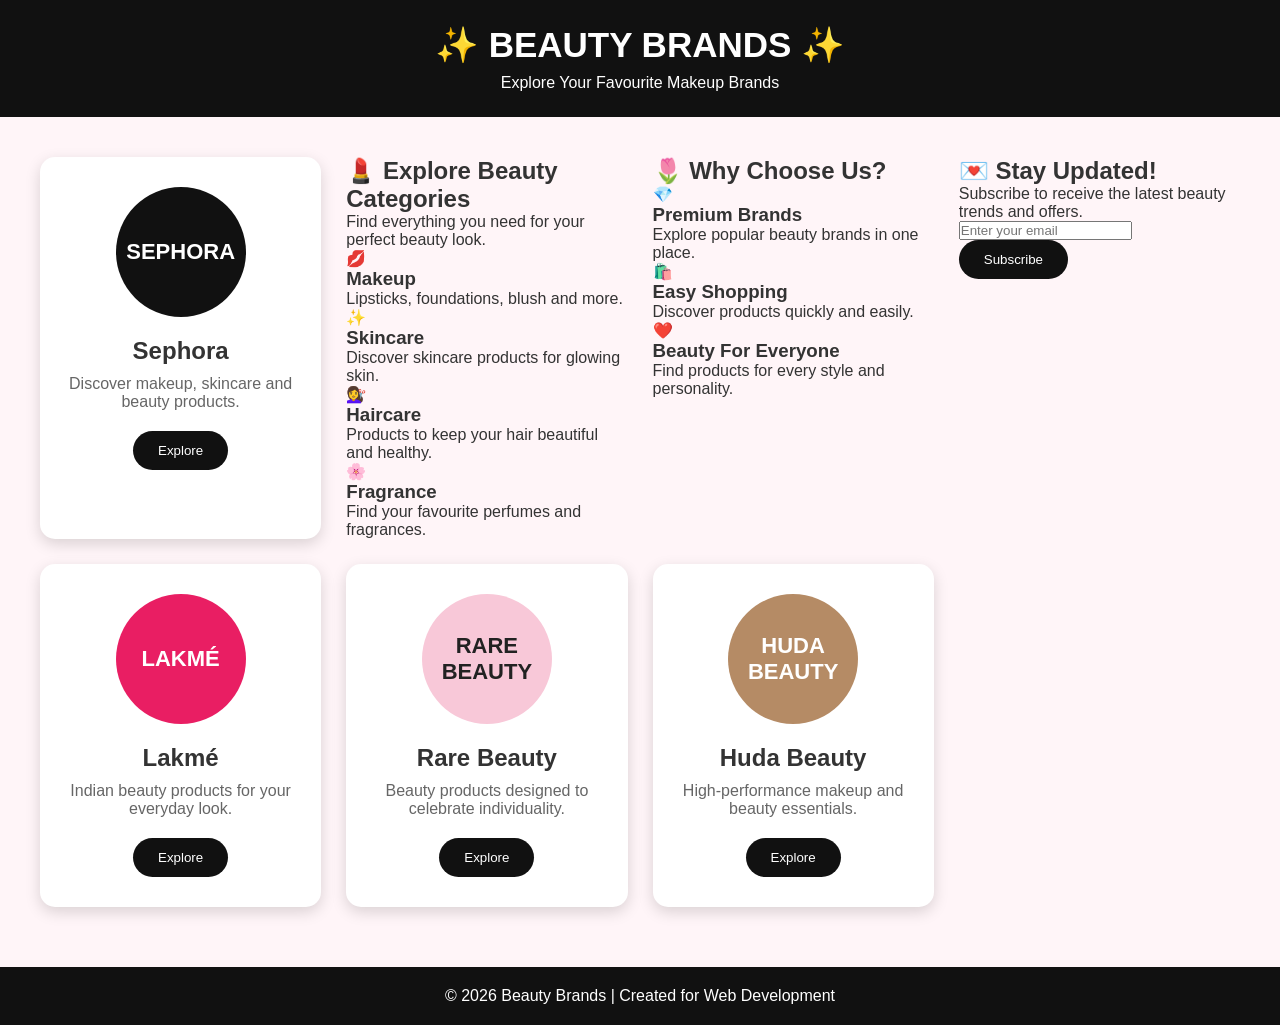
==== index.html @ ac8ccdee "Add files via upload" ====
<!DOCTYPE html>
<html lang="en">
<head>
    <meta charset="UTF-8">
    <meta name="viewport" content="width=device-width, initial-scale=1.0">
    <title>Beauty Brands</title>

    <style>
        * {
            box-sizing: border-box;
            margin: 0;
            padding: 0;
            font-family: Arial, sans-serif;
        }

        body {
            background: #fff5f8;
            color: #333;
        }

        header {
            background: #111;
            color: white;
            text-align: center;
            padding: 25px;
        }

        header h1 {
            font-size: 35px;
        }

        header p {
            margin-top: 8px;
        }

        .container {
            display: grid;
            grid-template-columns: repeat(4, 1fr);
            gap: 25px;
            padding: 40px;
        }

        .card {
            background: white;
            border-radius: 15px;
            padding: 30px 20px;
            text-align: center;
            box-shadow: 0 5px 15px rgba(0,0,0,0.15);
            transition: 0.3s;
        }

        .card:hover {
            transform: translateY(-10px);
        }

        .logo {
            width: 130px;
            height: 130px;
            margin: auto;
            border-radius: 50%;
            display: flex;
            align-items: center;
            justify-content: center;
            font-size: 22px;
            font-weight: bold;
        }

        .sephora {
            background: #111;
            color: white;
        }

        .lakme {
            background: #e91e63;
            color: white;
        }

        .rare {
            background: #f8c8d8;
            color: #222;
        }

        .huda {
            background: #b58b65;
            color: white;
        }

        .card h2 {
            margin: 20px 0 10px;
        }

        .card p {
            color: #666;
            margin-bottom: 20px;
        }

        button {
            border: none;
            padding: 12px 25px;
            border-radius: 25px;
            background: #111;
            color: white;
            cursor: pointer;
        }

        button:hover {
            background: #e91e63;
        }

        footer {
            background: #111;
            color: white;
            text-align: center;
            padding: 20px;
            margin-top: 20px;
        }

        @media(max-width: 900px) {
            .container {
                grid-template-columns: repeat(2, 1fr);
            }
        }

        @media(max-width: 600px) {
            .container {
                grid-template-columns: 1fr;
            }
        }
    </style>
</head>

<body>

    <header>
        <h1>✨ BEAUTY BRANDS ✨</h1>
        <p>Explore Your Favourite Makeup Brands</p>
    </header>

    <section class="container">

        <div class="card">
            <div class="logo sephora">SEPHORA</div>
            <h2>Sephora</h2>
            <p>Discover makeup, skincare and beauty products.</p>
            <button onclick="openBrand('Sephora')">Explore</button>
        </div>
        <!-- Beauty Categories -->
<section class="categories">

    <h2>💄 Explore Beauty Categories</h2>
    <p class="section-text">
        Find everything you need for your perfect beauty look.
    </p>

    <div class="category-container">

        <div class="category-card">
            <span>💋</span>
            <h3>Makeup</h3>
            <p>Lipsticks, foundations, blush and more.</p>
        </div>

        <div class="category-card">
            <span>✨</span>
            <h3>Skincare</h3>
            <p>Discover skincare products for glowing skin.</p>
        </div>

        <div class="category-card">
            <span>💇‍♀️</span>
            <h3>Haircare</h3>
            <p>Products to keep your hair beautiful and healthy.</p>
        </div>

        <div class="category-card">
            <span>🌸</span>
            <h3>Fragrance</h3>
            <p>Find your favourite perfumes and fragrances.</p>
        </div>

    </div>
</section>


<!-- Why Choose Us -->
<section class="why-us">

    <h2>🌷 Why Choose Us?</h2>

    <div class="features">

        <div>
            <span>💎</span>
            <h3>Premium Brands</h3>
            <p>Explore popular beauty brands in one place.</p>
        </div>

        <div>
            <span>🛍️</span>
            <h3>Easy Shopping</h3>
            <p>Discover products quickly and easily.</p>
        </div>

        <div>
            <span>❤️</span>
            <h3>Beauty For Everyone</h3>
            <p>Find products for every style and personality.</p>
        </div>

    </div>

</section>


<!-- Newsletter -->
<section class="newsletter">

    <h2>💌 Stay Updated!</h2>

    <p>
        Subscribe to receive the latest beauty trends and offers.
    </p>

    <div class="subscribe-box">
        <input
            type="email"
            id="email"
            placeholder="Enter your email"
        >

        <button onclick="subscribe()">
            Subscribe
        </button>
    </div>

</section>

        <div class="card">
            <div class="logo lakme">LAKMÉ</div>
            <h2>Lakmé</h2>
            <p>Indian beauty products for your everyday look.</p>
            <button onclick="openBrand('Lakmé')">Explore</button>
        </div>

        <div class="card">
            <div class="logo rare">RARE<br>BEAUTY</div>
            <h2>Rare Beauty</h2>
            <p>Beauty products designed to celebrate individuality.</p>
            <button onclick="openBrand('Rare Beauty')">Explore</button>
        </div>

        <div class="card">
            <div class="logo huda">HUDA<br>BEAUTY</div>
            <h2>Huda Beauty</h2>
            <p>High-performance makeup and beauty essentials.</p>
            <button onclick="openBrand('Huda Beauty')">Explore</button>
        </div>

    </section>

    <footer>
        <p>© 2026 Beauty Brands | Created for Web Development</p>
    </footer>

    <script>
        function openBrand(brand) {
            alert("You selected " + brand + " 💄");
        }
    </script>

</body>
</html>
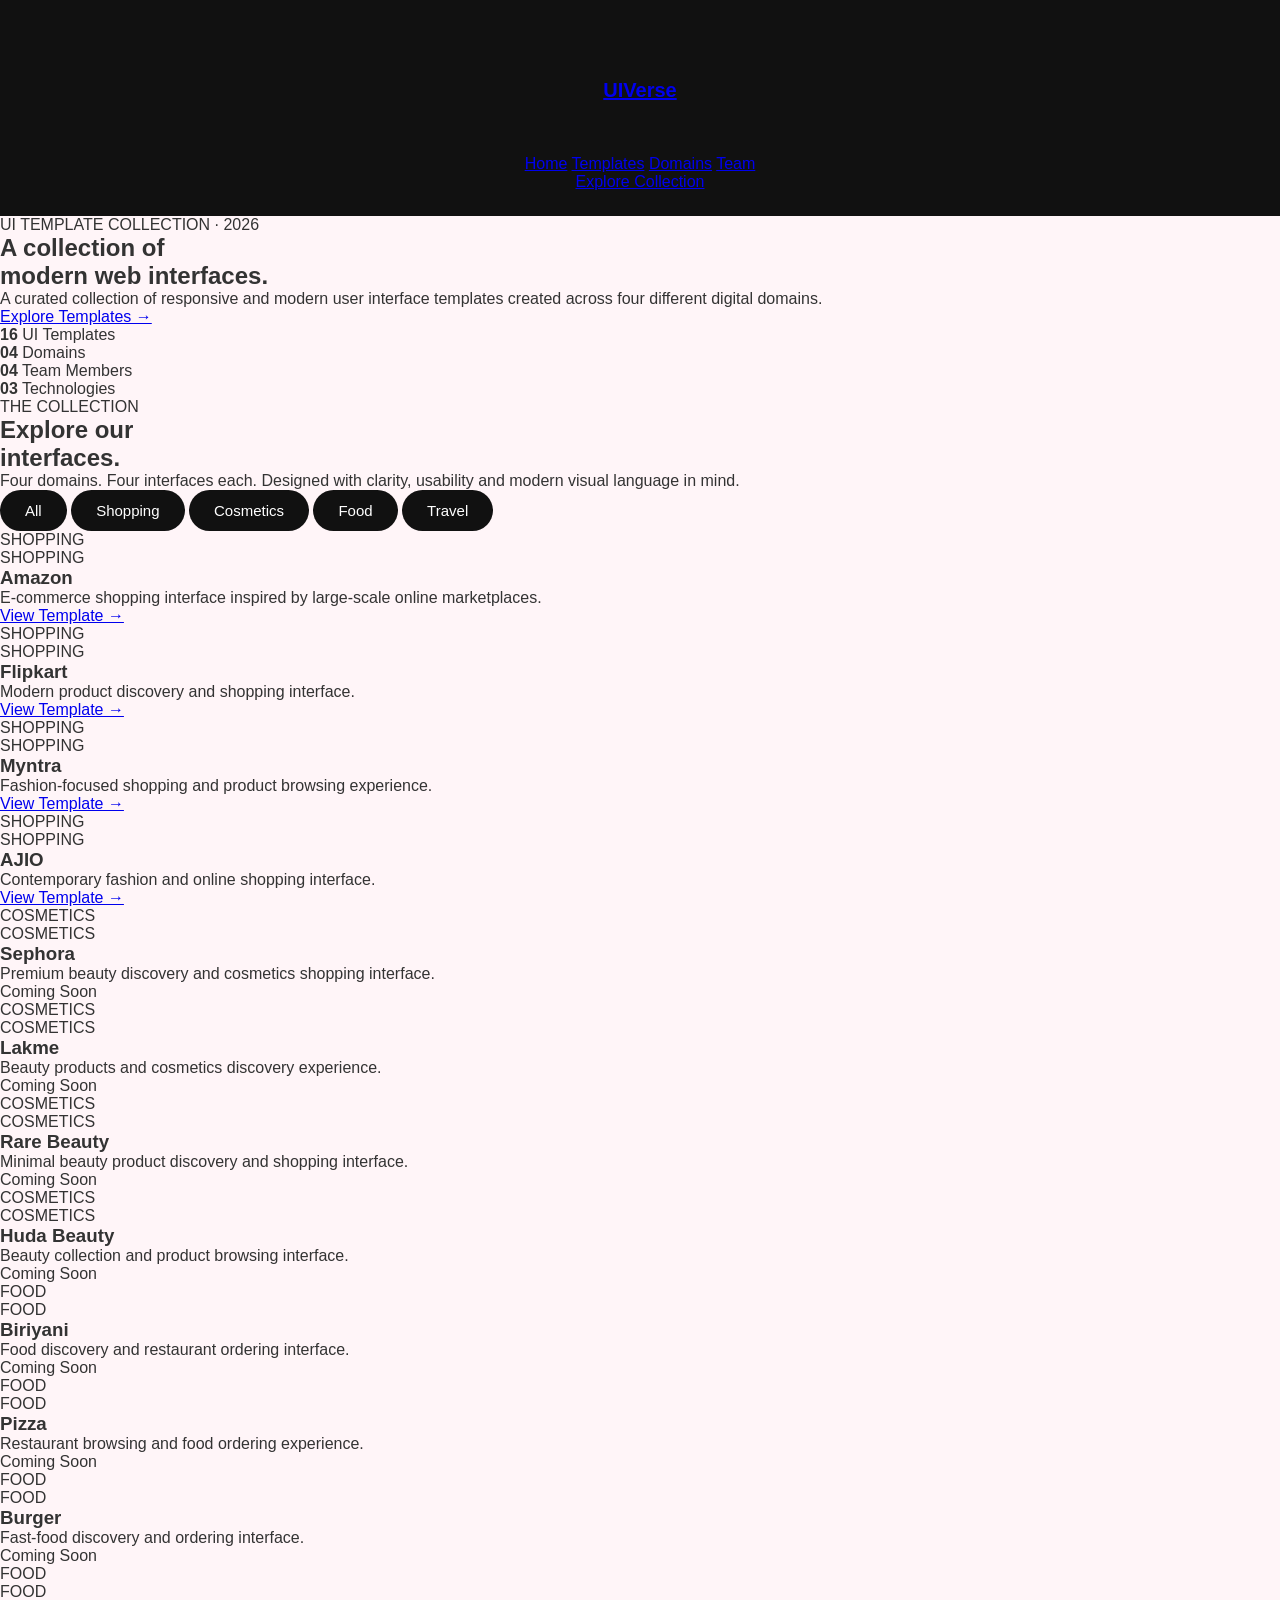
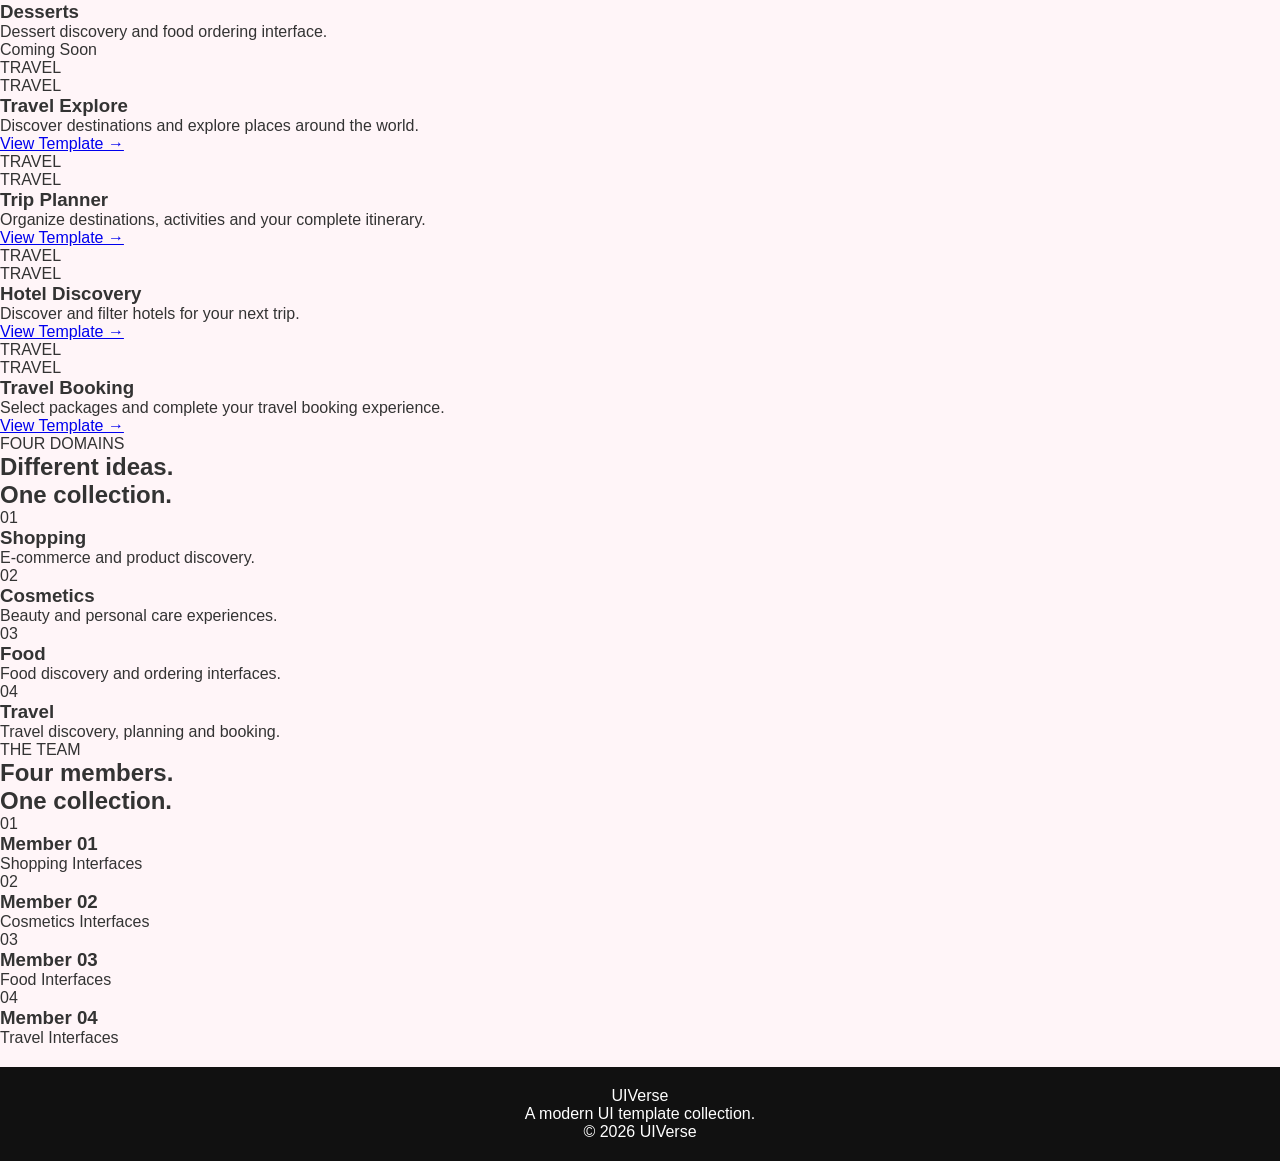
==== commit c8aeecf8: "Update index.html" ====
--- a/index.html
+++ b/index.html
@@ -1,272 +1,876 @@
-<!DOCTYPE html>
-<html lang="en">
-<head>
-    <meta charset="UTF-8">
-    <meta name="viewport" content="width=device-width, initial-scale=1.0">
-    <title>Beauty Brands</title>
-
-    <style>
-        * {
-            box-sizing: border-box;
-            margin: 0;
-            padding: 0;
-            font-family: Arial, sans-serif;
-        }
-
-        body {
-            background: #fff5f8;
-            color: #333;
-        }
-
-        header {
-            background: #111;
-            color: white;
-            text-align: center;
-            padding: 25px;
-        }
-
-        header h1 {
-            font-size: 35px;
-        }
-
-        header p {
-            margin-top: 8px;
-        }
-
-        .container {
-            display: grid;
-            grid-template-columns: repeat(4, 1fr);
-            gap: 25px;
-            padding: 40px;
-        }
-
-        .card {
-            background: white;
-            border-radius: 15px;
-            padding: 30px 20px;
-            text-align: center;
-            box-shadow: 0 5px 15px rgba(0,0,0,0.15);
-            transition: 0.3s;
-        }
-
-        .card:hover {
-            transform: translateY(-10px);
-        }
-
-        .logo {
-            width: 130px;
-            height: 130px;
-            margin: auto;
-            border-radius: 50%;
-            display: flex;
-            align-items: center;
-            justify-content: center;
-            font-size: 22px;
-            font-weight: bold;
-        }
-
-        .sephora {
-            background: #111;
-            color: white;
-        }
-
-        .lakme {
-            background: #e91e63;
-            color: white;
-        }
-
-        .rare {
-            background: #f8c8d8;
-            color: #222;
-        }
-
-        .huda {
-            background: #b58b65;
-            color: white;
-        }
-
-        .card h2 {
-            margin: 20px 0 10px;
-        }
-
-        .card p {
-            color: #666;
-            margin-bottom: 20px;
-        }
-
-        button {
-            border: none;
-            padding: 12px 25px;
-            border-radius: 25px;
-            background: #111;
-            color: white;
-            cursor: pointer;
-        }
-
-        button:hover {
-            background: #e91e63;
-        }
-
-        footer {
-            background: #111;
-            color: white;
-            text-align: center;
-            padding: 20px;
-            margin-top: 20px;
-        }
-
-        @media(max-width: 900px) {
-            .container {
-                grid-template-columns: repeat(2, 1fr);
-            }
-        }
-
-        @media(max-width: 600px) {
-            .container {
-                grid-template-columns: 1fr;
-            }
-        }
-    </style>
-</head>
-
-<body>
-
-    <header>
-        <h1>✨ BEAUTY BRANDS ✨</h1>
-        <p>Explore Your Favourite Makeup Brands</p>
-    </header>
-
-    <section class="container">
-
-        <div class="card">
-            <div class="logo sephora">SEPHORA</div>
-            <h2>Sephora</h2>
-            <p>Discover makeup, skincare and beauty products.</p>
-            <button onclick="openBrand('Sephora')">Explore</button>
-        </div>
-        <!-- Beauty Categories -->
-<section class="categories">
-
-    <h2>💄 Explore Beauty Categories</h2>
-    <p class="section-text">
-        Find everything you need for your perfect beauty look.
-    </p>
-
-    <div class="category-container">
-
-        <div class="category-card">
-            <span>💋</span>
-            <h3>Makeup</h3>
-            <p>Lipsticks, foundations, blush and more.</p>
-        </div>
-
-        <div class="category-card">
-            <span>✨</span>
-            <h3>Skincare</h3>
-            <p>Discover skincare products for glowing skin.</p>
-        </div>
-
-        <div class="category-card">
-            <span>💇‍♀️</span>
-            <h3>Haircare</h3>
-            <p>Products to keep your hair beautiful and healthy.</p>
-        </div>
-
-        <div class="category-card">
-            <span>🌸</span>
-            <h3>Fragrance</h3>
-            <p>Find your favourite perfumes and fragrances.</p>
-        </div>
-
-    </div>
-</section>
-
-
-<!-- Why Choose Us -->
-<section class="why-us">
-
-    <h2>🌷 Why Choose Us?</h2>
-
-    <div class="features">
-
-        <div>
-            <span>💎</span>
-            <h3>Premium Brands</h3>
-            <p>Explore popular beauty brands in one place.</p>
-        </div>
-
-        <div>
-            <span>🛍️</span>
-            <h3>Easy Shopping</h3>
-            <p>Discover products quickly and easily.</p>
-        </div>
-
-        <div>
-            <span>❤️</span>
-            <h3>Beauty For Everyone</h3>
-            <p>Find products for every style and personality.</p>
-        </div>
-
-    </div>
-
-</section>
-
-
-<!-- Newsletter -->
-<section class="newsletter">
-
-    <h2>💌 Stay Updated!</h2>
-
-    <p>
-        Subscribe to receive the latest beauty trends and offers.
-    </p>
-
-    <div class="subscribe-box">
-        <input
-            type="email"
-            id="email"
-            placeholder="Enter your email"
-        >
-
-        <button onclick="subscribe()">
-            Subscribe
-        </button>
-    </div>
-
-</section>
-
-        <div class="card">
-            <div class="logo lakme">LAKMÉ</div>
-            <h2>Lakmé</h2>
-            <p>Indian beauty products for your everyday look.</p>
-            <button onclick="openBrand('Lakmé')">Explore</button>
-        </div>
-
-        <div class="card">
-            <div class="logo rare">RARE<br>BEAUTY</div>
-            <h2>Rare Beauty</h2>
-            <p>Beauty products designed to celebrate individuality.</p>
-            <button onclick="openBrand('Rare Beauty')">Explore</button>
-        </div>
-
-        <div class="card">
-            <div class="logo huda">HUDA<br>BEAUTY</div>
-            <h2>Huda Beauty</h2>
-            <p>High-performance makeup and beauty essentials.</p>
-            <button onclick="openBrand('Huda Beauty')">Explore</button>
-        </div>
-
-    </section>
-
-    <footer>
-        <p>© 2026 Beauty Brands | Created for Web Development</p>
-    </footer>
-
-    <script>
-        function openBrand(brand) {
-            alert("You selected " + brand + " 💄");
-        }
-    </script>
-
-</body>
-</html>+<!DOCTYPE html>
+<html lang="en">
+
+<head>
+    <meta charset="UTF-8">
+    <meta name="viewport" content="width=device-width, initial-scale=1.0">
+
+    <title>UIVerse — UI Template Collection</title>
+
+    <link rel="stylesheet" href="style.css">
+</head>
+
+<body>
+
+    <!-- ================= NAVBAR ================= -->
+
+    <header class="navbar">
+
+        <a href="index.html" class="logo">
+            UIVerse
+        </a>
+
+        <nav class="nav-links">
+            <a href="#home">Home</a>
+            <a href="#templates">Templates</a>
+            <a href="#domains">Domains</a>
+            <a href="#team">Team</a>
+        </nav>
+
+        <a href="#templates" class="nav-button">
+            Explore Collection
+        </a>
+
+    </header>
+
+
+    <!-- ================= HERO ================= -->
+
+    <main>
+
+        <section class="hero" id="home">
+
+            <div class="hero-content">
+
+                <p class="eyebrow">
+                    UI TEMPLATE COLLECTION · 2026
+                </p>
+
+                <h1>
+                    A collection of<br>
+                    <span>modern web interfaces.</span>
+                </h1>
+
+                <p class="hero-description">
+                    A curated collection of responsive and modern
+                    user interface templates created across four
+                    different digital domains.
+                </p>
+
+                <a href="#templates" class="hero-button">
+                    Explore Templates →
+                </a>
+
+            </div>
+
+        </section>
+
+
+        <!-- ================= STATS ================= -->
+
+        <section class="stats-section">
+
+            <div class="stat">
+                <strong>16</strong>
+                <span>UI Templates</span>
+            </div>
+
+            <div class="stat">
+                <strong>04</strong>
+                <span>Domains</span>
+            </div>
+
+            <div class="stat">
+                <strong>04</strong>
+                <span>Team Members</span>
+            </div>
+
+            <div class="stat">
+                <strong>03</strong>
+                <span>Technologies</span>
+            </div>
+
+        </section>
+
+
+        <!-- ================= TEMPLATES ================= -->
+
+        <section class="templates-section" id="templates">
+
+            <div class="section-heading">
+
+                <div>
+                    <p class="eyebrow">THE COLLECTION</p>
+
+                    <h2>
+                        Explore our<br>
+                        <span>interfaces.</span>
+                    </h2>
+                </div>
+
+                <p class="section-description">
+                    Four domains. Four interfaces each.
+                    Designed with clarity, usability and
+                    modern visual language in mind.
+                </p>
+
+            </div>
+
+
+            <!-- FILTER BUTTONS -->
+
+            <div class="filters">
+
+                <button class="filter active" data-filter="all">
+                    All
+                </button>
+
+                <button class="filter" data-filter="shopping">
+                    Shopping
+                </button>
+
+                <button class="filter" data-filter="cosmetics">
+                    Cosmetics
+                </button>
+
+                <button class="filter" data-filter="food">
+                    Food
+                </button>
+
+                <button class="filter" data-filter="travel">
+                    Travel
+                </button>
+
+            </div>
+
+
+            <!-- ================= TEMPLATE GRID ================= -->
+
+            <div class="template-grid">
+
+
+                <!-- ========== SHOPPING ========== -->
+
+                <!-- AMAZON -->
+
+                <article class="template-card" data-category="shopping">
+
+                    <div class="preview shopping-preview">
+                        <span>SHOPPING</span>
+
+                        <div class="preview-line"></div>
+
+                        <div class="preview-boxes">
+                            <i></i>
+                            <i></i>
+                            <i></i>
+                        </div>
+                    </div>
+
+                    <div class="card-content">
+
+                        <p class="card-domain">
+                            SHOPPING
+                        </p>
+
+                        <h3>Amazon</h3>
+
+                        <p>
+                            E-commerce shopping interface inspired
+                            by large-scale online marketplaces.
+                        </p>
+
+                        <a href="shopping-templates/amazon/index.html"
+                           class="view-link">
+                            View Template →
+                        </a>
+
+                    </div>
+
+                </article>
+
+
+                <!-- FLIPKART -->
+
+                <article class="template-card" data-category="shopping">
+
+                    <div class="preview shopping-preview">
+                        <span>SHOPPING</span>
+
+                        <div class="preview-line"></div>
+
+                        <div class="preview-boxes">
+                            <i></i>
+                            <i></i>
+                            <i></i>
+                        </div>
+                    </div>
+
+                    <div class="card-content">
+
+                        <p class="card-domain">
+                            SHOPPING
+                        </p>
+
+                        <h3>Flipkart</h3>
+
+                        <p>
+                            Modern product discovery and shopping
+                            interface.
+                        </p>
+
+                        <a href="shopping-templates/flipkart/index.html"
+                           class="view-link">
+                            View Template →
+                        </a>
+
+                    </div>
+
+                </article>
+
+
+                <!-- MYNTRA -->
+
+                <article class="template-card" data-category="shopping">
+
+                    <div class="preview shopping-preview">
+                        <span>SHOPPING</span>
+
+                        <div class="preview-line"></div>
+
+                        <div class="preview-boxes">
+                            <i></i>
+                            <i></i>
+                            <i></i>
+                        </div>
+                    </div>
+
+                    <div class="card-content">
+
+                        <p class="card-domain">
+                            SHOPPING
+                        </p>
+
+                        <h3>Myntra</h3>
+
+                        <p>
+                            Fashion-focused shopping and product
+                            browsing experience.
+                        </p>
+
+                        <a href="shopping-templates/myntra/index.html"
+                           class="view-link">
+                            View Template →
+                        </a>
+
+                    </div>
+
+                </article>
+
+
+                <!-- AJIO -->
+
+                <article class="template-card" data-category="shopping">
+
+                    <div class="preview shopping-preview">
+                        <span>SHOPPING</span>
+
+                        <div class="preview-line"></div>
+
+                        <div class="preview-boxes">
+                            <i></i>
+                            <i></i>
+                            <i></i>
+                        </div>
+                    </div>
+
+                    <div class="card-content">
+
+                        <p class="card-domain">
+                            SHOPPING
+                        </p>
+
+                        <h3>AJIO</h3>
+
+                        <p>
+                            Contemporary fashion and online shopping
+                            interface.
+                        </p>
+
+                        <a href="shopping-templates/ajio/index.html"
+                           class="view-link">
+                            View Template →
+                        </a>
+
+                    </div>
+
+                </article>
+
+
+                <!-- ========== COSMETICS ========== -->
+
+                <article class="template-card" data-category="cosmetics">
+
+                    <div class="preview cosmetics-preview">
+                        <span>COSMETICS</span>
+
+                        <div class="cosmetic-circle"></div>
+                        <div class="cosmetic-line"></div>
+                    </div>
+
+                    <div class="card-content">
+
+                        <p class="card-domain">
+                            COSMETICS
+                        </p>
+
+                        <h3>Sephora</h3>
+
+                        <p>
+                            Premium beauty discovery and cosmetics
+                            shopping interface.
+                        </p>
+
+                        <span class="coming-soon">
+                            Coming Soon
+                        </span>
+
+                    </div>
+
+                </article>
+
+
+                <article class="template-card" data-category="cosmetics">
+
+                    <div class="preview cosmetics-preview">
+                        <span>COSMETICS</span>
+
+                        <div class="cosmetic-circle"></div>
+                        <div class="cosmetic-line"></div>
+                    </div>
+
+                    <div class="card-content">
+
+                        <p class="card-domain">
+                            COSMETICS
+                        </p>
+
+                        <h3>Lakme</h3>
+
+                        <p>
+                            Beauty products and cosmetics discovery
+                            experience.
+                        </p>
+
+                        <span class="coming-soon">
+                            Coming Soon
+                        </span>
+
+                    </div>
+
+                </article>
+
+
+                <article class="template-card" data-category="cosmetics">
+
+                    <div class="preview cosmetics-preview">
+                        <span>COSMETICS</span>
+
+                        <div class="cosmetic-circle"></div>
+                        <div class="cosmetic-line"></div>
+                    </div>
+
+                    <div class="card-content">
+
+                        <p class="card-domain">
+                            COSMETICS
+                        </p>
+
+                        <h3>Rare Beauty</h3>
+
+                        <p>
+                            Minimal beauty product discovery and
+                            shopping interface.
+                        </p>
+
+                        <span class="coming-soon">
+                            Coming Soon
+                        </span>
+
+                    </div>
+
+                </article>
+
+
+                <article class="template-card" data-category="cosmetics">
+
+                    <div class="preview cosmetics-preview">
+                        <span>COSMETICS</span>
+
+                        <div class="cosmetic-circle"></div>
+                        <div class="cosmetic-line"></div>
+                    </div>
+
+                    <div class="card-content">
+
+                        <p class="card-domain">
+                            COSMETICS
+                        </p>
+
+                        <h3>Huda Beauty</h3>
+
+                        <p>
+                            Beauty collection and product browsing
+                            interface.
+                        </p>
+
+                        <span class="coming-soon">
+                            Coming Soon
+                        </span>
+
+                    </div>
+
+                </article>
+
+
+                <!-- ========== FOOD ========== -->
+
+                <article class="template-card" data-category="food">
+
+                    <div class="preview food-preview">
+                        <span>FOOD</span>
+
+                        <div class="food-plate"></div>
+                    </div>
+
+                    <div class="card-content">
+
+                        <p class="card-domain">
+                            FOOD
+                        </p>
+
+                        <h3>Biriyani</h3>
+
+                        <p>
+                            Food discovery and restaurant ordering
+                            interface.
+                        </p>
+
+                        <span class="coming-soon">
+                            Coming Soon
+                        </span>
+
+                    </div>
+
+                </article>
+
+
+                <article class="template-card" data-category="food">
+
+                    <div class="preview food-preview">
+                        <span>FOOD</span>
+
+                        <div class="food-plate"></div>
+                    </div>
+
+                    <div class="card-content">
+
+                        <p class="card-domain">
+                            FOOD
+                        </p>
+
+                        <h3>Pizza</h3>
+
+                        <p>
+                            Restaurant browsing and food ordering
+                            experience.
+                        </p>
+
+                        <span class="coming-soon">
+                            Coming Soon
+                        </span>
+
+                    </div>
+
+                </article>
+
+
+                <article class="template-card" data-category="food">
+
+                    <div class="preview food-preview">
+                        <span>FOOD</span>
+
+                        <div class="food-plate"></div>
+                    </div>
+
+                    <div class="card-content">
+
+                        <p class="card-domain">
+                            FOOD
+                        </p>
+
+                        <h3>Burger</h3>
+
+                        <p>
+                            Fast-food discovery and ordering
+                            interface.
+                        </p>
+
+                        <span class="coming-soon">
+                            Coming Soon
+                        </span>
+
+                    </div>
+
+                </article>
+
+
+                <article class="template-card" data-category="food">
+
+                    <div class="preview food-preview">
+                        <span>FOOD</span>
+
+                        <div class="food-plate"></div>
+                    </div>
+
+                    <div class="card-content">
+
+                        <p class="card-domain">
+                            FOOD
+                        </p>
+
+                        <h3>Desserts</h3>
+
+                        <p>
+                            Dessert discovery and food ordering
+                            interface.
+                        </p>
+
+                        <span class="coming-soon">
+                            Coming Soon
+                        </span>
+
+                    </div>
+
+                </article>
+
+
+                <!-- ========== TRAVEL ========== -->
+
+                <article class="template-card" data-category="travel">
+
+                    <div class="preview travel-preview">
+                        <span>TRAVEL</span>
+
+                        <div class="travel-sun"></div>
+                        <div class="travel-horizon"></div>
+                    </div>
+
+                    <div class="card-content">
+
+                        <p class="card-domain">
+                            TRAVEL
+                        </p>
+
+                        <h3>Travel Explore</h3>
+
+                        <p>
+                            Discover destinations and explore
+                            places around the world.
+                        </p>
+
+                        <a href="travel_explore/index.html"
+                           class="view-link">
+                            View Template →
+                        </a>
+
+                    </div>
+
+                </article>
+
+
+                <article class="template-card" data-category="travel">
+
+                    <div class="preview travel-preview">
+                        <span>TRAVEL</span>
+
+                        <div class="travel-sun"></div>
+                        <div class="travel-horizon"></div>
+                    </div>
+
+                    <div class="card-content">
+
+                        <p class="card-domain">
+                            TRAVEL
+                        </p>
+
+                        <h3>Trip Planner</h3>
+
+                        <p>
+                            Organize destinations, activities
+                            and your complete itinerary.
+                        </p>
+
+                        <a href="trip_planner/index.html"
+                           class="view-link">
+                            View Template →
+                        </a>
+
+                    </div>
+
+                </article>
+
+
+                <article class="template-card" data-category="travel">
+
+                    <div class="preview travel-preview">
+                        <span>TRAVEL</span>
+
+                        <div class="travel-sun"></div>
+                        <div class="travel-horizon"></div>
+                    </div>
+
+                    <div class="card-content">
+
+                        <p class="card-domain">
+                            TRAVEL
+                        </p>
+
+                        <h3>Hotel Discovery</h3>
+
+                        <p>
+                            Discover and filter hotels for
+                            your next trip.
+                        </p>
+
+                        <a href="hotel_discovery/index.html"
+                           class="view-link">
+                            View Template →
+                        </a>
+
+                    </div>
+
+                </article>
+
+
+                <article class="template-card" data-category="travel">
+
+                    <div class="preview travel-preview">
+                        <span>TRAVEL</span>
+
+                        <div class="travel-sun"></div>
+                        <div class="travel-horizon"></div>
+                    </div>
+
+                    <div class="card-content">
+
+                        <p class="card-domain">
+                            TRAVEL
+                        </p>
+
+                        <h3>Travel Booking</h3>
+
+                        <p>
+                            Select packages and complete your
+                            travel booking experience.
+                        </p>
+
+                        <a href="travel_booking/index.html"
+                           class="view-link">
+                            View Template →
+                        </a>
+
+                    </div>
+
+                </article>
+
+            </div>
+
+        </section>
+
+
+        <!-- ================= DOMAINS ================= -->
+
+        <section class="domains-section" id="domains">
+
+            <div class="section-heading">
+
+                <div>
+
+                    <p class="eyebrow">
+                        FOUR DOMAINS
+                    </p>
+
+                    <h2>
+                        Different ideas.<br>
+                        <span>One collection.</span>
+                    </h2>
+
+                </div>
+
+            </div>
+
+
+            <div class="domain-grid">
+
+                <div class="domain-item">
+
+                    <span>01</span>
+
+                    <h3>Shopping</h3>
+
+                    <p>
+                        E-commerce and product discovery.
+                    </p>
+
+                </div>
+
+
+                <div class="domain-item">
+
+                    <span>02</span>
+
+                    <h3>Cosmetics</h3>
+
+                    <p>
+                        Beauty and personal care experiences.
+                    </p>
+
+                </div>
+
+
+                <div class="domain-item">
+
+                    <span>03</span>
+
+                    <h3>Food</h3>
+
+                    <p>
+                        Food discovery and ordering interfaces.
+                    </p>
+
+                </div>
+
+
+                <div class="domain-item">
+
+                    <span>04</span>
+
+                    <h3>Travel</h3>
+
+                    <p>
+                        Travel discovery, planning and booking.
+                    </p>
+
+                </div>
+
+            </div>
+
+        </section>
+
+
+        <!-- ================= TEAM ================= -->
+
+        <section class="team-section" id="team">
+
+            <div class="section-heading">
+
+                <div>
+
+                    <p class="eyebrow">
+                        THE TEAM
+                    </p>
+
+                    <h2>
+                        Four members.<br>
+                        <span>One collection.</span>
+                    </h2>
+
+                </div>
+
+            </div>
+
+
+            <div class="team-grid">
+
+                <div class="team-card">
+
+                    <span>01</span>
+
+                    <h3>Member 01</h3>
+
+                    <p>
+                        Shopping Interfaces
+                    </p>
+
+                </div>
+
+
+                <div class="team-card">
+
+                    <span>02</span>
+
+                    <h3>Member 02</h3>
+
+                    <p>
+                        Cosmetics Interfaces
+                    </p>
+
+                </div>
+
+
+                <div class="team-card">
+
+                    <span>03</span>
+
+                    <h3>Member 03</h3>
+
+                    <p>
+                        Food Interfaces
+                    </p>
+
+                </div>
+
+
+                <div class="team-card">
+
+                    <span>04</span>
+
+                    <h3>Member 04</h3>
+
+                    <p>
+                        Travel Interfaces
+                    </p>
+
+                </div>
+
+            </div>
+
+        </section>
+
+    </main>
+
+
+    <!-- ================= FOOTER ================= -->
+
+    <footer>
+
+        <div class="footer-logo">
+            UIVerse
+        </div>
+
+        <p>
+            A modern UI template collection.
+        </p>
+
+        <span>
+            © 2026 UIVerse
+        </span>
+
+    </footer>
+
+
+    <script src="script.js"></script>
+
+</body>
+</html>
--- a/style.css
+++ b/style.css
@@ -0,0 +1,141 @@
+* {
+    box-sizing: border-box;
+    margin: 0;
+    padding: 0;
+    font-family: Arial, sans-serif;
+}
+
+body {
+    background: #fff5f8;
+    color: #333;
+}
+
+/* Header */
+header {
+    background: #111;
+    color: white;
+    text-align: center;
+    padding: 25px;
+}
+
+header h1 {
+    font-size: 35px;
+}
+
+header p {
+    margin-top: 8px;
+}
+
+/* Brand Cards */
+.container {
+    display: grid;
+    grid-template-columns: repeat(4, 1fr);
+    gap: 25px;
+    padding: 40px;
+}
+
+.card {
+    background: white;
+    border-radius: 15px;
+    padding: 30px 20px;
+    text-align: center;
+    box-shadow: 0 5px 15px rgba(0, 0, 0, 0.15);
+    transition: 0.3s;
+}
+
+.card:hover {
+    transform: translateY(-10px);
+}
+
+/* Brand Logo */
+.logo {
+    width: 130px;
+    height: 130px;
+    margin: auto;
+    border-radius: 50%;
+
+    display: flex;
+    align-items: center;
+    justify-content: center;
+
+    font-size: 20px;
+    font-weight: bold;
+    text-align: center;
+}
+
+/* Sephora */
+.sephora {
+    background: #111;
+    color: white;
+}
+
+/* Lakme */
+.lakme {
+    background: #e91e63;
+    color: white;
+}
+
+/* Rare Beauty */
+.rare {
+    background: #f8c8d8;
+    color: #222;
+}
+
+/* Huda Beauty */
+.huda {
+    background: #b58b65;
+    color: white;
+}
+
+/* Card Text */
+.card h2 {
+    margin: 20px 0 10px;
+}
+
+.card p {
+    color: #666;
+    margin-bottom: 20px;
+    line-height: 1.5;
+}
+
+/* Button */
+button {
+    border: none;
+    padding: 12px 25px;
+    border-radius: 25px;
+    background: #111;
+    color: white;
+    cursor: pointer;
+    font-size: 15px;
+}
+
+button:hover {
+    background: #e91e63;
+}
+
+/* Footer */
+footer {
+    background: #111;
+    color: white;
+    text-align: center;
+    padding: 20px;
+    margin-top: 20px;
+}
+
+/* Tablet */
+@media (max-width: 900px) {
+    .container {
+        grid-template-columns: repeat(2, 1fr);
+    }
+}
+
+/* Mobile */
+@media (max-width: 600px) {
+    .container {
+        grid-template-columns: 1fr;
+    }
+
+    header h1 {
+        font-size: 28px;
+    }
+}
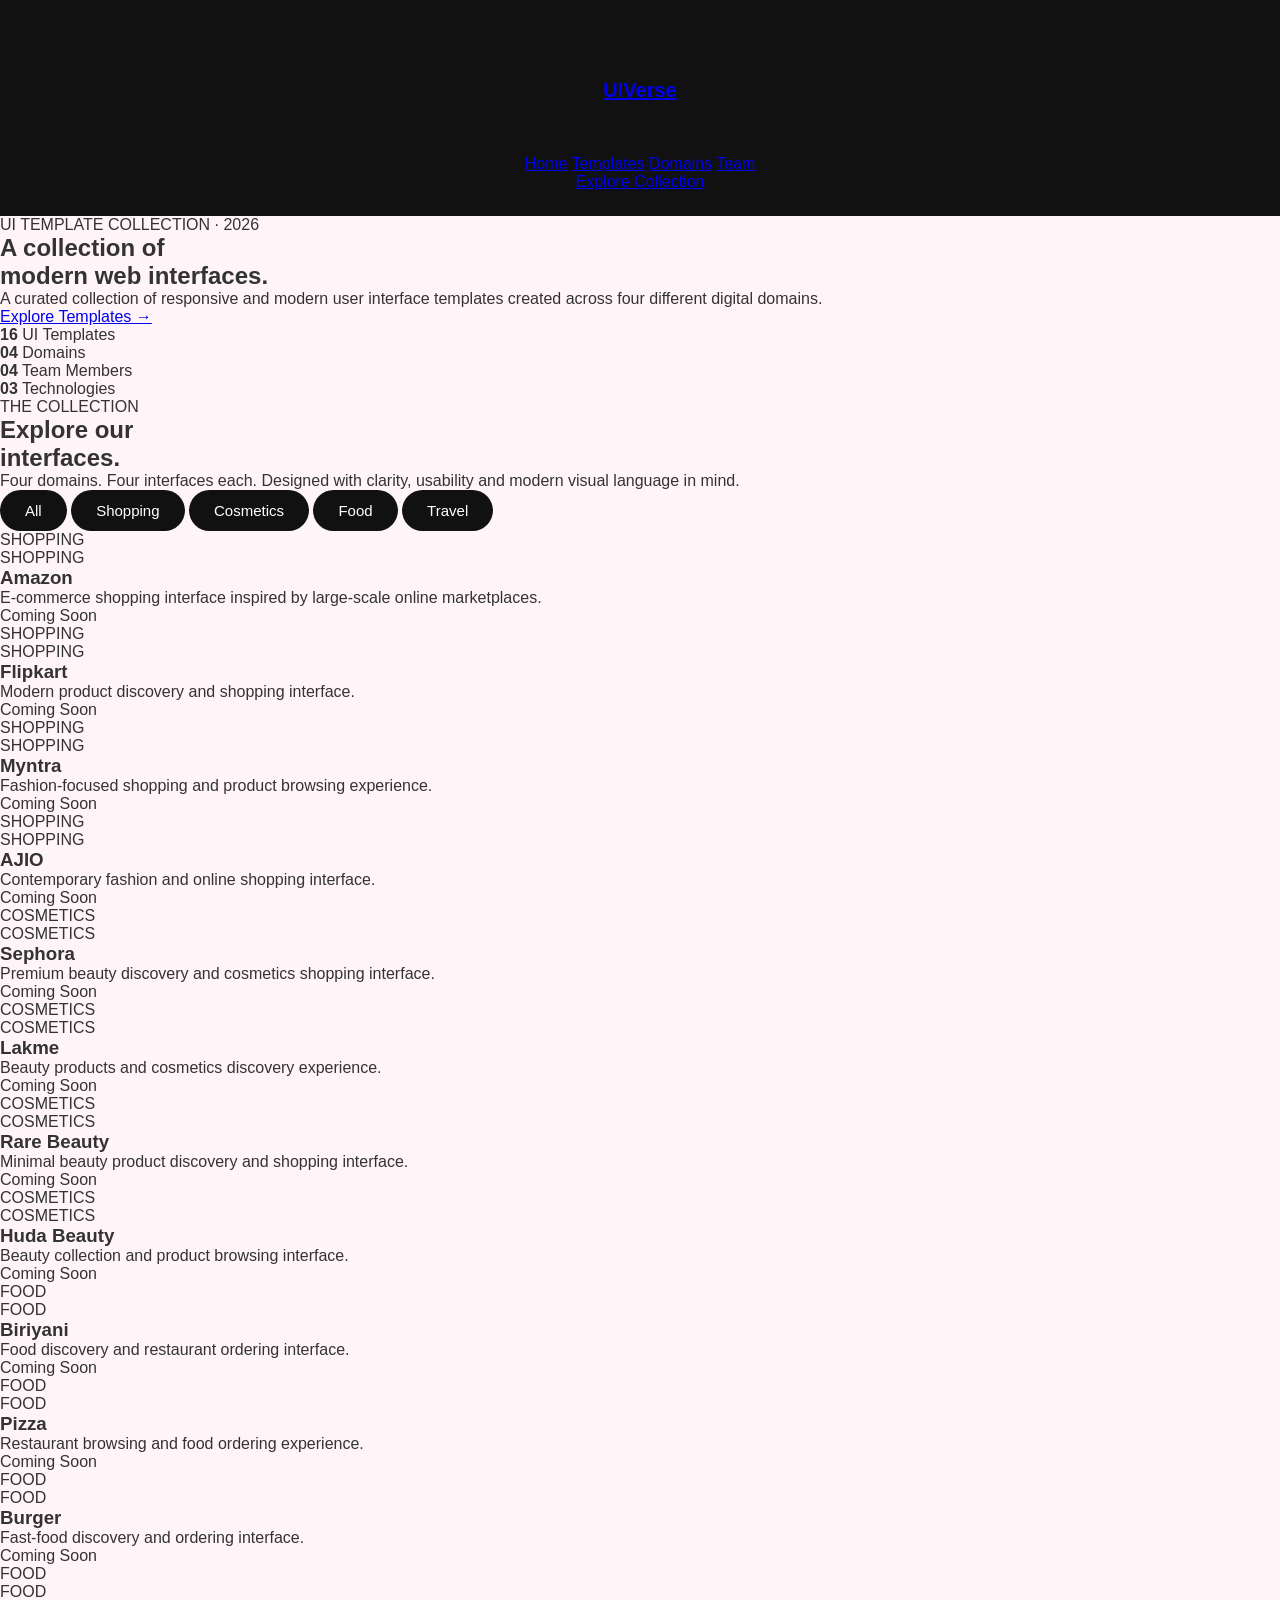
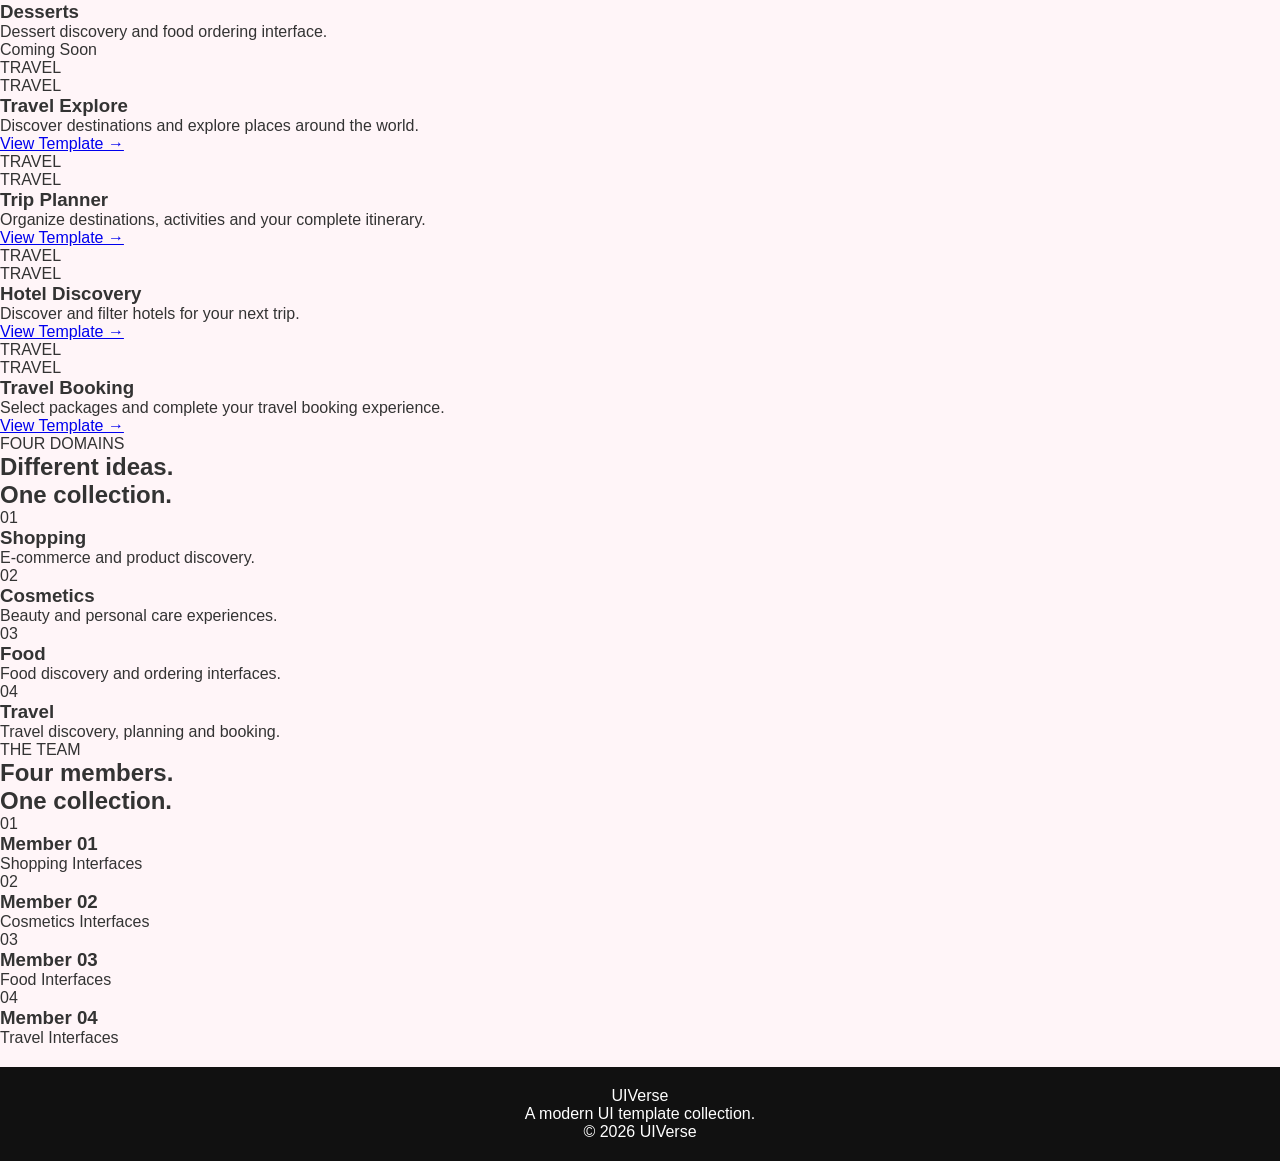
==== commit 69f8ae3c: "Update index.html" ====
--- a/index.html
+++ b/index.html
@@ -151,15 +151,12 @@
 
                 <!-- ========== SHOPPING ========== -->
 
-                <!-- AMAZON -->
-
                 <article class="template-card" data-category="shopping">
 
                     <div class="preview shopping-preview">
                         <span>SHOPPING</span>
 
                         <div class="preview-line"></div>
-
                         <div class="preview-boxes">
                             <i></i>
                             <i></i>
@@ -180,17 +177,14 @@
                             by large-scale online marketplaces.
                         </p>
 
-                        <a href="shopping-templates/amazon/index.html"
-                           class="view-link">
-                            View Template →
-                        </a>
-
-                    </div>
-
-                </article>
-
-
-                <!-- FLIPKART -->
+                        <span class="coming-soon">
+                            Coming Soon
+                        </span>
+
+                    </div>
+
+                </article>
+
 
                 <article class="template-card" data-category="shopping">
 
@@ -198,7 +192,6 @@
                         <span>SHOPPING</span>
 
                         <div class="preview-line"></div>
-
                         <div class="preview-boxes">
                             <i></i>
                             <i></i>
@@ -219,17 +212,14 @@
                             interface.
                         </p>
 
-                        <a href="shopping-templates/flipkart/index.html"
-                           class="view-link">
-                            View Template →
-                        </a>
-
-                    </div>
-
-                </article>
-
-
-                <!-- MYNTRA -->
+                        <span class="coming-soon">
+                            Coming Soon
+                        </span>
+
+                    </div>
+
+                </article>
+
 
                 <article class="template-card" data-category="shopping">
 
@@ -237,7 +227,6 @@
                         <span>SHOPPING</span>
 
                         <div class="preview-line"></div>
-
                         <div class="preview-boxes">
                             <i></i>
                             <i></i>
@@ -258,17 +247,14 @@
                             browsing experience.
                         </p>
 
-                        <a href="shopping-templates/myntra/index.html"
-                           class="view-link">
-                            View Template →
-                        </a>
-
-                    </div>
-
-                </article>
-
-
-                <!-- AJIO -->
+                        <span class="coming-soon">
+                            Coming Soon
+                        </span>
+
+                    </div>
+
+                </article>
+
 
                 <article class="template-card" data-category="shopping">
 
@@ -276,7 +262,6 @@
                         <span>SHOPPING</span>
 
                         <div class="preview-line"></div>
-
                         <div class="preview-boxes">
                             <i></i>
                             <i></i>
@@ -297,10 +282,9 @@
                             interface.
                         </p>
 
-                        <a href="shopping-templates/ajio/index.html"
-                           class="view-link">
-                            View Template →
-                        </a>
+                        <span class="coming-soon">
+                            Coming Soon
+                        </span>
 
                     </div>
 
@@ -696,16 +680,12 @@
             <div class="section-heading">
 
                 <div>
-
-                    <p class="eyebrow">
-                        FOUR DOMAINS
-                    </p>
+                    <p class="eyebrow">FOUR DOMAINS</p>
 
                     <h2>
                         Different ideas.<br>
                         <span>One collection.</span>
                     </h2>
-
                 </div>
 
             </div>
@@ -714,54 +694,35 @@
             <div class="domain-grid">
 
                 <div class="domain-item">
-
                     <span>01</span>
-
                     <h3>Shopping</h3>
-
                     <p>
                         E-commerce and product discovery.
                     </p>
-
-                </div>
-
+                </div>
 
                 <div class="domain-item">
-
                     <span>02</span>
-
                     <h3>Cosmetics</h3>
-
                     <p>
                         Beauty and personal care experiences.
                     </p>
-
-                </div>
-
+                </div>
 
                 <div class="domain-item">
-
                     <span>03</span>
-
                     <h3>Food</h3>
-
                     <p>
                         Food discovery and ordering interfaces.
                     </p>
-
-                </div>
-
+                </div>
 
                 <div class="domain-item">
-
                     <span>04</span>
-
                     <h3>Travel</h3>
-
                     <p>
                         Travel discovery, planning and booking.
                     </p>
-
                 </div>
 
             </div>
@@ -776,16 +737,12 @@
             <div class="section-heading">
 
                 <div>
-
-                    <p class="eyebrow">
-                        THE TEAM
-                    </p>
+                    <p class="eyebrow">THE TEAM</p>
 
                     <h2>
                         Four members.<br>
                         <span>One collection.</span>
                     </h2>
-
                 </div>
 
             </div>
@@ -794,54 +751,27 @@
             <div class="team-grid">
 
                 <div class="team-card">
-
                     <span>01</span>
-
                     <h3>Member 01</h3>
-
-                    <p>
-                        Shopping Interfaces
-                    </p>
-
-                </div>
-
+                    <p>Shopping Interfaces</p>
+                </div>
 
                 <div class="team-card">
-
                     <span>02</span>
-
                     <h3>Member 02</h3>
-
-                    <p>
-                        Cosmetics Interfaces
-                    </p>
-
-                </div>
-
+                    <p>Cosmetics Interfaces</p>
+                </div>
 
                 <div class="team-card">
-
                     <span>03</span>
-
                     <h3>Member 03</h3>
-
-                    <p>
-                        Food Interfaces
-                    </p>
-
-                </div>
-
+                    <p>Food Interfaces</p>
+                </div>
 
                 <div class="team-card">
-
                     <span>04</span>
-
                     <h3>Member 04</h3>
-
-                    <p>
-                        Travel Interfaces
-                    </p>
-
+                    <p>Travel Interfaces</p>
                 </div>
 
             </div>
@@ -873,4 +803,5 @@
     <script src="script.js"></script>
 
 </body>
+
 </html>
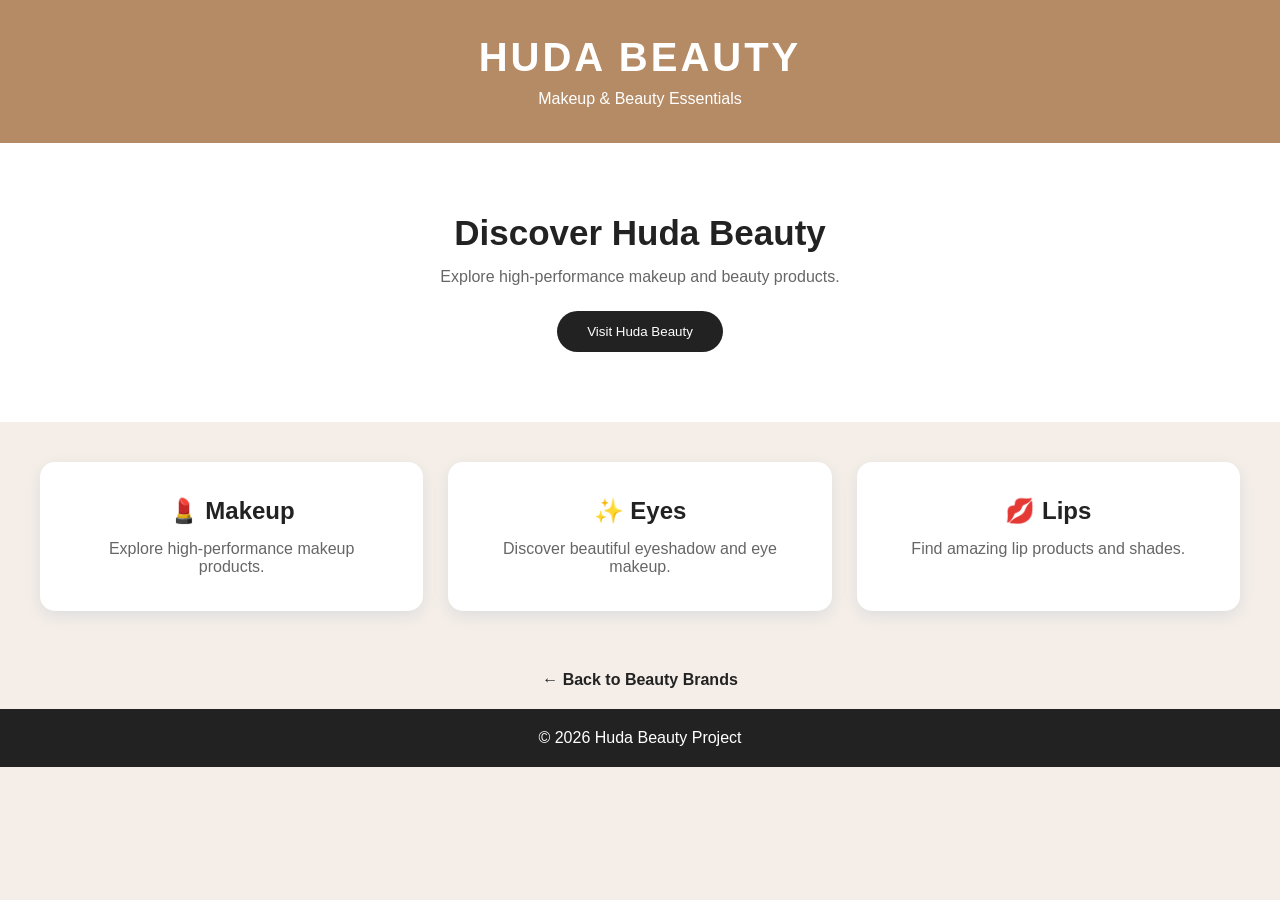
==== commit 797f8138: "Add files via upload" ====
--- a/index.html
+++ b/index.html
@@ -1,807 +1,51 @@
-<!DOCTYPE html>
-<html lang="en">
-
-<head>
-    <meta charset="UTF-8">
-    <meta name="viewport" content="width=device-width, initial-scale=1.0">
-
-    <title>UIVerse — UI Template Collection</title>
-
-    <link rel="stylesheet" href="style.css">
-</head>
-
-<body>
-
-    <!-- ================= NAVBAR ================= -->
-
-    <header class="navbar">
-
-        <a href="index.html" class="logo">
-            UIVerse
-        </a>
-
-        <nav class="nav-links">
-            <a href="#home">Home</a>
-            <a href="#templates">Templates</a>
-            <a href="#domains">Domains</a>
-            <a href="#team">Team</a>
-        </nav>
-
-        <a href="#templates" class="nav-button">
-            Explore Collection
-        </a>
-
-    </header>
-
-
-    <!-- ================= HERO ================= -->
-
-    <main>
-
-        <section class="hero" id="home">
-
-            <div class="hero-content">
-
-                <p class="eyebrow">
-                    UI TEMPLATE COLLECTION · 2026
-                </p>
-
-                <h1>
-                    A collection of<br>
-                    <span>modern web interfaces.</span>
-                </h1>
-
-                <p class="hero-description">
-                    A curated collection of responsive and modern
-                    user interface templates created across four
-                    different digital domains.
-                </p>
-
-                <a href="#templates" class="hero-button">
-                    Explore Templates →
-                </a>
-
-            </div>
-
-        </section>
-
-
-        <!-- ================= STATS ================= -->
-
-        <section class="stats-section">
-
-            <div class="stat">
-                <strong>16</strong>
-                <span>UI Templates</span>
-            </div>
-
-            <div class="stat">
-                <strong>04</strong>
-                <span>Domains</span>
-            </div>
-
-            <div class="stat">
-                <strong>04</strong>
-                <span>Team Members</span>
-            </div>
-
-            <div class="stat">
-                <strong>03</strong>
-                <span>Technologies</span>
-            </div>
-
-        </section>
-
-
-        <!-- ================= TEMPLATES ================= -->
-
-        <section class="templates-section" id="templates">
-
-            <div class="section-heading">
-
-                <div>
-                    <p class="eyebrow">THE COLLECTION</p>
-
-                    <h2>
-                        Explore our<br>
-                        <span>interfaces.</span>
-                    </h2>
-                </div>
-
-                <p class="section-description">
-                    Four domains. Four interfaces each.
-                    Designed with clarity, usability and
-                    modern visual language in mind.
-                </p>
-
-            </div>
-
-
-            <!-- FILTER BUTTONS -->
-
-            <div class="filters">
-
-                <button class="filter active" data-filter="all">
-                    All
-                </button>
-
-                <button class="filter" data-filter="shopping">
-                    Shopping
-                </button>
-
-                <button class="filter" data-filter="cosmetics">
-                    Cosmetics
-                </button>
-
-                <button class="filter" data-filter="food">
-                    Food
-                </button>
-
-                <button class="filter" data-filter="travel">
-                    Travel
-                </button>
-
-            </div>
-
-
-            <!-- ================= TEMPLATE GRID ================= -->
-
-            <div class="template-grid">
-
-
-                <!-- ========== SHOPPING ========== -->
-
-                <article class="template-card" data-category="shopping">
-
-                    <div class="preview shopping-preview">
-                        <span>SHOPPING</span>
-
-                        <div class="preview-line"></div>
-                        <div class="preview-boxes">
-                            <i></i>
-                            <i></i>
-                            <i></i>
-                        </div>
-                    </div>
-
-                    <div class="card-content">
-
-                        <p class="card-domain">
-                            SHOPPING
-                        </p>
-
-                        <h3>Amazon</h3>
-
-                        <p>
-                            E-commerce shopping interface inspired
-                            by large-scale online marketplaces.
-                        </p>
-
-                        <span class="coming-soon">
-                            Coming Soon
-                        </span>
-
-                    </div>
-
-                </article>
-
-
-                <article class="template-card" data-category="shopping">
-
-                    <div class="preview shopping-preview">
-                        <span>SHOPPING</span>
-
-                        <div class="preview-line"></div>
-                        <div class="preview-boxes">
-                            <i></i>
-                            <i></i>
-                            <i></i>
-                        </div>
-                    </div>
-
-                    <div class="card-content">
-
-                        <p class="card-domain">
-                            SHOPPING
-                        </p>
-
-                        <h3>Flipkart</h3>
-
-                        <p>
-                            Modern product discovery and shopping
-                            interface.
-                        </p>
-
-                        <span class="coming-soon">
-                            Coming Soon
-                        </span>
-
-                    </div>
-
-                </article>
-
-
-                <article class="template-card" data-category="shopping">
-
-                    <div class="preview shopping-preview">
-                        <span>SHOPPING</span>
-
-                        <div class="preview-line"></div>
-                        <div class="preview-boxes">
-                            <i></i>
-                            <i></i>
-                            <i></i>
-                        </div>
-                    </div>
-
-                    <div class="card-content">
-
-                        <p class="card-domain">
-                            SHOPPING
-                        </p>
-
-                        <h3>Myntra</h3>
-
-                        <p>
-                            Fashion-focused shopping and product
-                            browsing experience.
-                        </p>
-
-                        <span class="coming-soon">
-                            Coming Soon
-                        </span>
-
-                    </div>
-
-                </article>
-
-
-                <article class="template-card" data-category="shopping">
-
-                    <div class="preview shopping-preview">
-                        <span>SHOPPING</span>
-
-                        <div class="preview-line"></div>
-                        <div class="preview-boxes">
-                            <i></i>
-                            <i></i>
-                            <i></i>
-                        </div>
-                    </div>
-
-                    <div class="card-content">
-
-                        <p class="card-domain">
-                            SHOPPING
-                        </p>
-
-                        <h3>AJIO</h3>
-
-                        <p>
-                            Contemporary fashion and online shopping
-                            interface.
-                        </p>
-
-                        <span class="coming-soon">
-                            Coming Soon
-                        </span>
-
-                    </div>
-
-                </article>
-
-
-                <!-- ========== COSMETICS ========== -->
-
-                <article class="template-card" data-category="cosmetics">
-
-                    <div class="preview cosmetics-preview">
-                        <span>COSMETICS</span>
-
-                        <div class="cosmetic-circle"></div>
-                        <div class="cosmetic-line"></div>
-                    </div>
-
-                    <div class="card-content">
-
-                        <p class="card-domain">
-                            COSMETICS
-                        </p>
-
-                        <h3>Sephora</h3>
-
-                        <p>
-                            Premium beauty discovery and cosmetics
-                            shopping interface.
-                        </p>
-
-                        <span class="coming-soon">
-                            Coming Soon
-                        </span>
-
-                    </div>
-
-                </article>
-
-
-                <article class="template-card" data-category="cosmetics">
-
-                    <div class="preview cosmetics-preview">
-                        <span>COSMETICS</span>
-
-                        <div class="cosmetic-circle"></div>
-                        <div class="cosmetic-line"></div>
-                    </div>
-
-                    <div class="card-content">
-
-                        <p class="card-domain">
-                            COSMETICS
-                        </p>
-
-                        <h3>Lakme</h3>
-
-                        <p>
-                            Beauty products and cosmetics discovery
-                            experience.
-                        </p>
-
-                        <span class="coming-soon">
-                            Coming Soon
-                        </span>
-
-                    </div>
-
-                </article>
-
-
-                <article class="template-card" data-category="cosmetics">
-
-                    <div class="preview cosmetics-preview">
-                        <span>COSMETICS</span>
-
-                        <div class="cosmetic-circle"></div>
-                        <div class="cosmetic-line"></div>
-                    </div>
-
-                    <div class="card-content">
-
-                        <p class="card-domain">
-                            COSMETICS
-                        </p>
-
-                        <h3>Rare Beauty</h3>
-
-                        <p>
-                            Minimal beauty product discovery and
-                            shopping interface.
-                        </p>
-
-                        <span class="coming-soon">
-                            Coming Soon
-                        </span>
-
-                    </div>
-
-                </article>
-
-
-                <article class="template-card" data-category="cosmetics">
-
-                    <div class="preview cosmetics-preview">
-                        <span>COSMETICS</span>
-
-                        <div class="cosmetic-circle"></div>
-                        <div class="cosmetic-line"></div>
-                    </div>
-
-                    <div class="card-content">
-
-                        <p class="card-domain">
-                            COSMETICS
-                        </p>
-
-                        <h3>Huda Beauty</h3>
-
-                        <p>
-                            Beauty collection and product browsing
-                            interface.
-                        </p>
-
-                        <span class="coming-soon">
-                            Coming Soon
-                        </span>
-
-                    </div>
-
-                </article>
-
-
-                <!-- ========== FOOD ========== -->
-
-                <article class="template-card" data-category="food">
-
-                    <div class="preview food-preview">
-                        <span>FOOD</span>
-
-                        <div class="food-plate"></div>
-                    </div>
-
-                    <div class="card-content">
-
-                        <p class="card-domain">
-                            FOOD
-                        </p>
-
-                        <h3>Biriyani</h3>
-
-                        <p>
-                            Food discovery and restaurant ordering
-                            interface.
-                        </p>
-
-                        <span class="coming-soon">
-                            Coming Soon
-                        </span>
-
-                    </div>
-
-                </article>
-
-
-                <article class="template-card" data-category="food">
-
-                    <div class="preview food-preview">
-                        <span>FOOD</span>
-
-                        <div class="food-plate"></div>
-                    </div>
-
-                    <div class="card-content">
-
-                        <p class="card-domain">
-                            FOOD
-                        </p>
-
-                        <h3>Pizza</h3>
-
-                        <p>
-                            Restaurant browsing and food ordering
-                            experience.
-                        </p>
-
-                        <span class="coming-soon">
-                            Coming Soon
-                        </span>
-
-                    </div>
-
-                </article>
-
-
-                <article class="template-card" data-category="food">
-
-                    <div class="preview food-preview">
-                        <span>FOOD</span>
-
-                        <div class="food-plate"></div>
-                    </div>
-
-                    <div class="card-content">
-
-                        <p class="card-domain">
-                            FOOD
-                        </p>
-
-                        <h3>Burger</h3>
-
-                        <p>
-                            Fast-food discovery and ordering
-                            interface.
-                        </p>
-
-                        <span class="coming-soon">
-                            Coming Soon
-                        </span>
-
-                    </div>
-
-                </article>
-
-
-                <article class="template-card" data-category="food">
-
-                    <div class="preview food-preview">
-                        <span>FOOD</span>
-
-                        <div class="food-plate"></div>
-                    </div>
-
-                    <div class="card-content">
-
-                        <p class="card-domain">
-                            FOOD
-                        </p>
-
-                        <h3>Desserts</h3>
-
-                        <p>
-                            Dessert discovery and food ordering
-                            interface.
-                        </p>
-
-                        <span class="coming-soon">
-                            Coming Soon
-                        </span>
-
-                    </div>
-
-                </article>
-
-
-                <!-- ========== TRAVEL ========== -->
-
-                <article class="template-card" data-category="travel">
-
-                    <div class="preview travel-preview">
-                        <span>TRAVEL</span>
-
-                        <div class="travel-sun"></div>
-                        <div class="travel-horizon"></div>
-                    </div>
-
-                    <div class="card-content">
-
-                        <p class="card-domain">
-                            TRAVEL
-                        </p>
-
-                        <h3>Travel Explore</h3>
-
-                        <p>
-                            Discover destinations and explore
-                            places around the world.
-                        </p>
-
-                        <a href="travel_explore/index.html"
-                           class="view-link">
-                            View Template →
-                        </a>
-
-                    </div>
-
-                </article>
-
-
-                <article class="template-card" data-category="travel">
-
-                    <div class="preview travel-preview">
-                        <span>TRAVEL</span>
-
-                        <div class="travel-sun"></div>
-                        <div class="travel-horizon"></div>
-                    </div>
-
-                    <div class="card-content">
-
-                        <p class="card-domain">
-                            TRAVEL
-                        </p>
-
-                        <h3>Trip Planner</h3>
-
-                        <p>
-                            Organize destinations, activities
-                            and your complete itinerary.
-                        </p>
-
-                        <a href="trip_planner/index.html"
-                           class="view-link">
-                            View Template →
-                        </a>
-
-                    </div>
-
-                </article>
-
-
-                <article class="template-card" data-category="travel">
-
-                    <div class="preview travel-preview">
-                        <span>TRAVEL</span>
-
-                        <div class="travel-sun"></div>
-                        <div class="travel-horizon"></div>
-                    </div>
-
-                    <div class="card-content">
-
-                        <p class="card-domain">
-                            TRAVEL
-                        </p>
-
-                        <h3>Hotel Discovery</h3>
-
-                        <p>
-                            Discover and filter hotels for
-                            your next trip.
-                        </p>
-
-                        <a href="hotel_discovery/index.html"
-                           class="view-link">
-                            View Template →
-                        </a>
-
-                    </div>
-
-                </article>
-
-
-                <article class="template-card" data-category="travel">
-
-                    <div class="preview travel-preview">
-                        <span>TRAVEL</span>
-
-                        <div class="travel-sun"></div>
-                        <div class="travel-horizon"></div>
-                    </div>
-
-                    <div class="card-content">
-
-                        <p class="card-domain">
-                            TRAVEL
-                        </p>
-
-                        <h3>Travel Booking</h3>
-
-                        <p>
-                            Select packages and complete your
-                            travel booking experience.
-                        </p>
-
-                        <a href="travel_booking/index.html"
-                           class="view-link">
-                            View Template →
-                        </a>
-
-                    </div>
-
-                </article>
-
-            </div>
-
-        </section>
-
-
-        <!-- ================= DOMAINS ================= -->
-
-        <section class="domains-section" id="domains">
-
-            <div class="section-heading">
-
-                <div>
-                    <p class="eyebrow">FOUR DOMAINS</p>
-
-                    <h2>
-                        Different ideas.<br>
-                        <span>One collection.</span>
-                    </h2>
-                </div>
-
-            </div>
-
-
-            <div class="domain-grid">
-
-                <div class="domain-item">
-                    <span>01</span>
-                    <h3>Shopping</h3>
-                    <p>
-                        E-commerce and product discovery.
-                    </p>
-                </div>
-
-                <div class="domain-item">
-                    <span>02</span>
-                    <h3>Cosmetics</h3>
-                    <p>
-                        Beauty and personal care experiences.
-                    </p>
-                </div>
-
-                <div class="domain-item">
-                    <span>03</span>
-                    <h3>Food</h3>
-                    <p>
-                        Food discovery and ordering interfaces.
-                    </p>
-                </div>
-
-                <div class="domain-item">
-                    <span>04</span>
-                    <h3>Travel</h3>
-                    <p>
-                        Travel discovery, planning and booking.
-                    </p>
-                </div>
-
-            </div>
-
-        </section>
-
-
-        <!-- ================= TEAM ================= -->
-
-        <section class="team-section" id="team">
-
-            <div class="section-heading">
-
-                <div>
-                    <p class="eyebrow">THE TEAM</p>
-
-                    <h2>
-                        Four members.<br>
-                        <span>One collection.</span>
-                    </h2>
-                </div>
-
-            </div>
-
-
-            <div class="team-grid">
-
-                <div class="team-card">
-                    <span>01</span>
-                    <h3>Member 01</h3>
-                    <p>Shopping Interfaces</p>
-                </div>
-
-                <div class="team-card">
-                    <span>02</span>
-                    <h3>Member 02</h3>
-                    <p>Cosmetics Interfaces</p>
-                </div>
-
-                <div class="team-card">
-                    <span>03</span>
-                    <h3>Member 03</h3>
-                    <p>Food Interfaces</p>
-                </div>
-
-                <div class="team-card">
-                    <span>04</span>
-                    <h3>Member 04</h3>
-                    <p>Travel Interfaces</p>
-                </div>
-
-            </div>
-
-        </section>
-
-    </main>
-
-
-    <!-- ================= FOOTER ================= -->
-
-    <footer>
-
-        <div class="footer-logo">
-            UIVerse
-        </div>
-
-        <p>
-            A modern UI template collection.
-        </p>
-
-        <span>
-            © 2026 UIVerse
-        </span>
-
-    </footer>
-
-
-    <script src="script.js"></script>
-
-</body>
-
-</html>
+<!DOCTYPE html>
+<html lang="en">
+<head>
+    <meta charset="UTF-8">
+    <meta name="viewport" content="width=device-width, initial-scale=1.0">
+    <title>Huda Beauty</title>
+    <link rel="stylesheet" href="style.css">
+</head>
+
+<body>
+
+<header>
+    <h1>HUDA BEAUTY</h1>
+    <p>Makeup & Beauty Essentials</p>
+</header>
+
+<section class="hero">
+    <h2>Discover Huda Beauty</h2>
+    <p>Explore high-performance makeup and beauty products.</p>
+    <button onclick="visitHudaBeauty()">Visit Huda Beauty</button>
+</section>
+
+<section class="products">
+
+    <div class="card">
+        <h2>💄 Makeup</h2>
+        <p>Explore high-performance makeup products.</p>
+    </div>
+
+    <div class="card">
+        <h2>✨ Eyes</h2>
+        <p>Discover beautiful eyeshadow and eye makeup.</p>
+    </div>
+
+    <div class="card">
+        <h2>💋 Lips</h2>
+        <p>Find amazing lip products and shades.</p>
+    </div>
+
+</section>
+
+<a class="back" href="../index.html">← Back to Beauty Brands</a>
+
+<footer>
+    <p>© 2026 Huda Beauty Project</p>
+</footer>
+
+<script src="script.js"></script>
+
+</body>
+</html>
--- a/style.css
+++ b/style.css
@@ -6,136 +6,92 @@
 }
 
 body {
-    background: #fff5f8;
-    color: #333;
+    background: #f5eee8;
+    color: #222;
+    text-align: center;
 }
 
-/* Header */
 header {
-    background: #111;
+    background: #b58b65;
     color: white;
-    text-align: center;
-    padding: 25px;
+    padding: 35px;
 }
 
 header h1 {
-    font-size: 35px;
+    font-size: 40px;
+    letter-spacing: 3px;
 }
 
 header p {
-    margin-top: 8px;
+    margin-top: 10px;
 }
 
-/* Brand Cards */
-.container {
+.hero {
+    background: white;
+    padding: 70px 20px;
+}
+
+.hero h2 {
+    font-size: 35px;
+    margin-bottom: 15px;
+}
+
+.hero p {
+    color: #666;
+    margin-bottom: 25px;
+}
+
+button {
+    border: none;
+    background: #222;
+    color: white;
+    padding: 13px 30px;
+    border-radius: 25px;
+    cursor: pointer;
+}
+
+button:hover {
+    background: #b58b65;
+}
+
+.products {
     display: grid;
-    grid-template-columns: repeat(4, 1fr);
+    grid-template-columns: repeat(3, 1fr);
     gap: 25px;
     padding: 40px;
 }
 
 .card {
     background: white;
+    padding: 35px;
     border-radius: 15px;
-    padding: 30px 20px;
-    text-align: center;
-    box-shadow: 0 5px 15px rgba(0, 0, 0, 0.15);
-    transition: 0.3s;
+    box-shadow: 0 5px 15px #ddd;
 }
 
-.card:hover {
-    transform: translateY(-10px);
-}
-
-/* Brand Logo */
-.logo {
-    width: 130px;
-    height: 130px;
-    margin: auto;
-    border-radius: 50%;
-
-    display: flex;
-    align-items: center;
-    justify-content: center;
-
-    font-size: 20px;
-    font-weight: bold;
-    text-align: center;
-}
-
-/* Sephora */
-.sephora {
-    background: #111;
-    color: white;
-}
-
-/* Lakme */
-.lakme {
-    background: #e91e63;
-    color: white;
-}
-
-/* Rare Beauty */
-.rare {
-    background: #f8c8d8;
-    color: #222;
-}
-
-/* Huda Beauty */
-.huda {
-    background: #b58b65;
-    color: white;
-}
-
-/* Card Text */
 .card h2 {
-    margin: 20px 0 10px;
+    margin-bottom: 15px;
 }
 
 .card p {
     color: #666;
-    margin-bottom: 20px;
-    line-height: 1.5;
 }
 
-/* Button */
-button {
-    border: none;
-    padding: 12px 25px;
-    border-radius: 25px;
-    background: #111;
-    color: white;
-    cursor: pointer;
-    font-size: 15px;
+.back {
+    display: inline-block;
+    margin: 20px;
+    text-decoration: none;
+    color: #222;
+    font-weight: bold;
 }
 
-button:hover {
-    background: #e91e63;
+footer {
+    background: #222;
+    color: white;
+    padding: 20px;
 }
 
-/* Footer */
-footer {
-    background: #111;
-    color: white;
-    text-align: center;
-    padding: 20px;
-    margin-top: 20px;
-}
-
-/* Tablet */
-@media (max-width: 900px) {
-    .container {
-        grid-template-columns: repeat(2, 1fr);
-    }
-}
-
-/* Mobile */
-@media (max-width: 600px) {
-    .container {
+@media (max-width: 700px) {
+    .products {
         grid-template-columns: 1fr;
     }
-
-    header h1 {
-        font-size: 28px;
-    }
 }
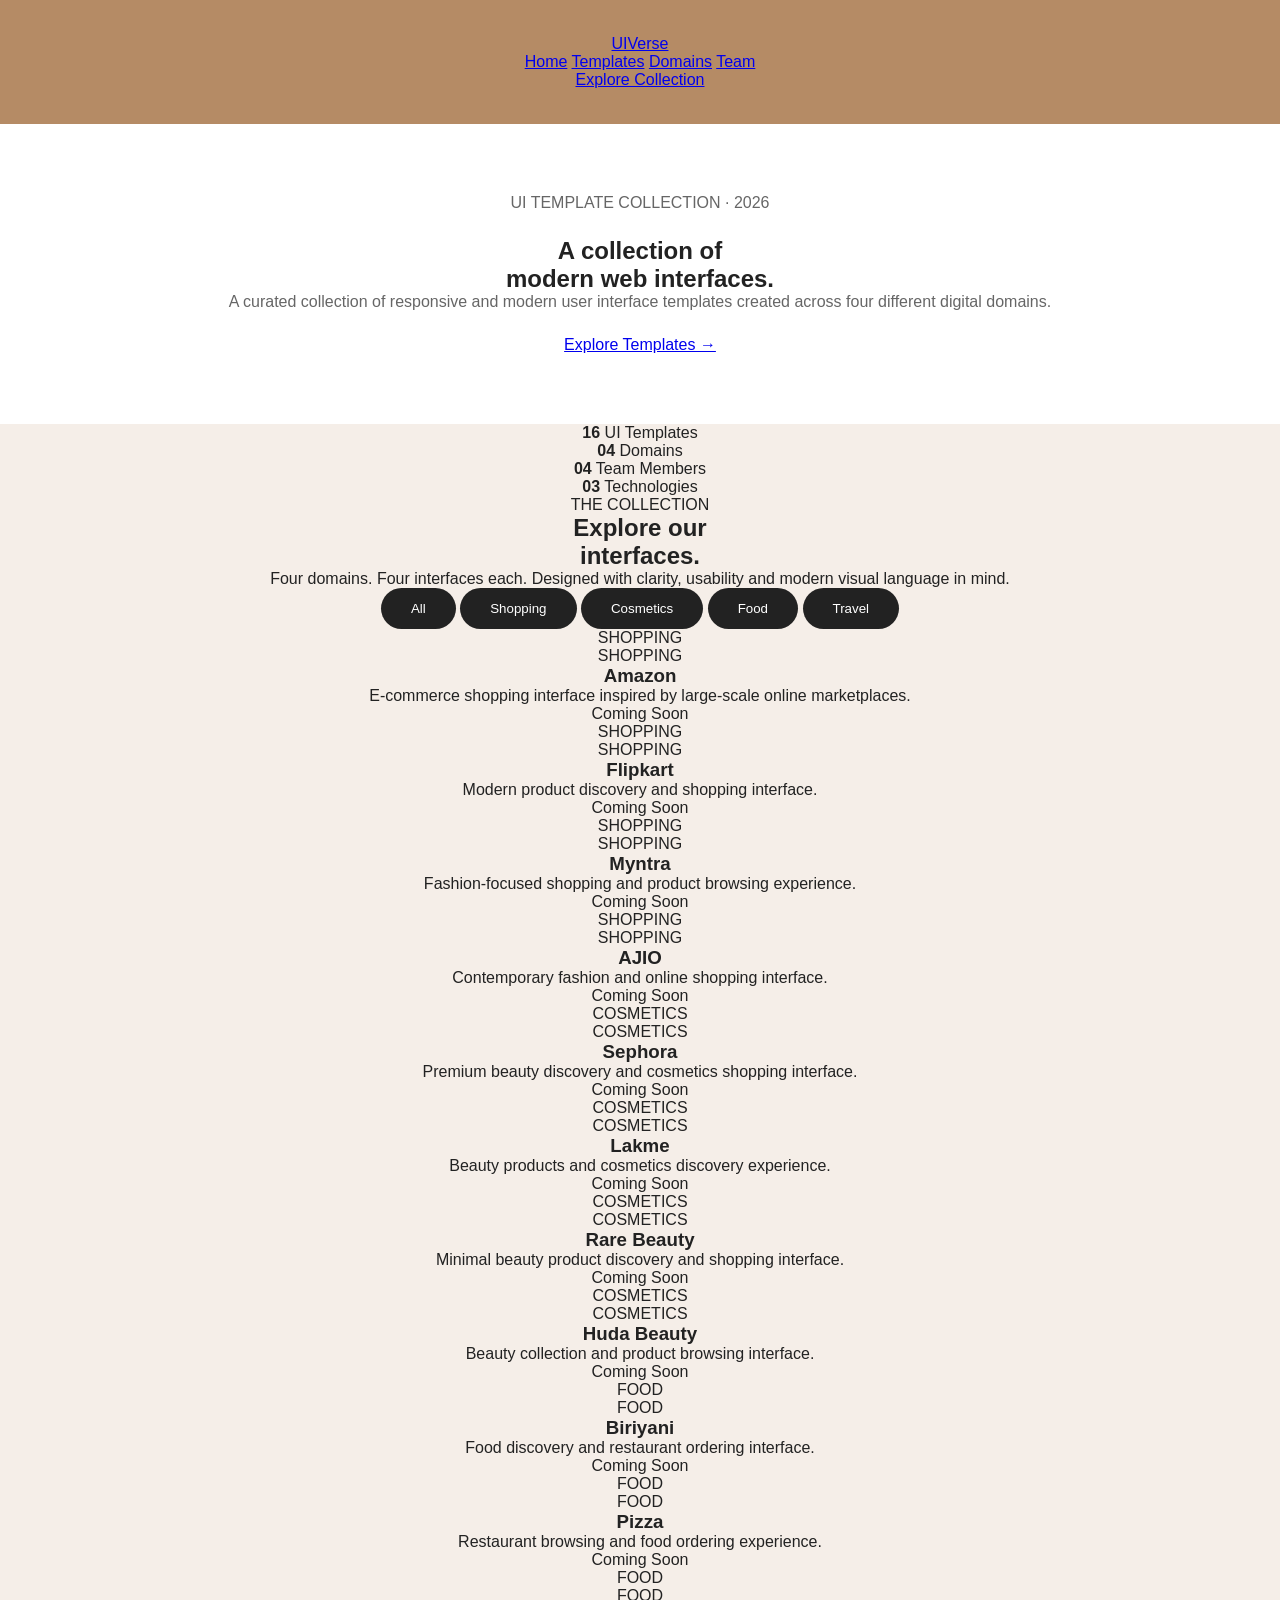
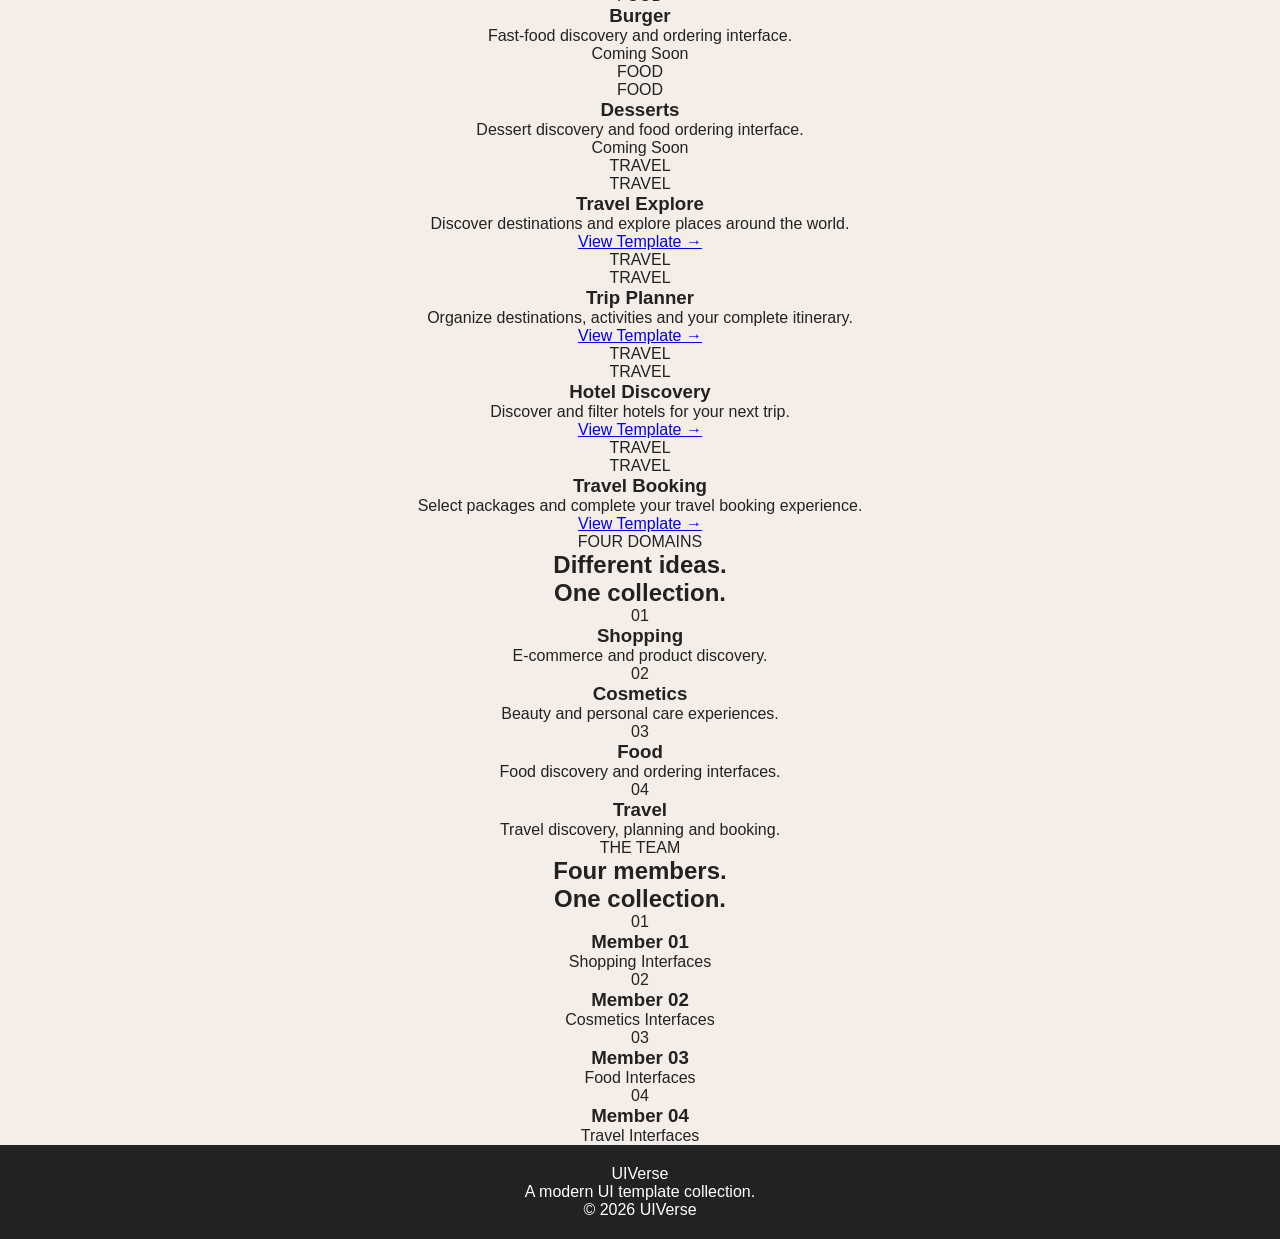
==== commit 7a4f1a3f: "Merge branch 'greeshma-travel' into greeshma-travel" ====
--- a/index.html
+++ b/index.html
@@ -1,51 +1,807 @@
 <!DOCTYPE html>
 <html lang="en">
+
 <head>
     <meta charset="UTF-8">
     <meta name="viewport" content="width=device-width, initial-scale=1.0">
-    <title>Huda Beauty</title>
+
+    <title>UIVerse — UI Template Collection</title>
+
     <link rel="stylesheet" href="style.css">
 </head>
 
 <body>
 
-<header>
-    <h1>HUDA BEAUTY</h1>
-    <p>Makeup & Beauty Essentials</p>
-</header>
-
-<section class="hero">
-    <h2>Discover Huda Beauty</h2>
-    <p>Explore high-performance makeup and beauty products.</p>
-    <button onclick="visitHudaBeauty()">Visit Huda Beauty</button>
-</section>
-
-<section class="products">
-
-    <div class="card">
-        <h2>💄 Makeup</h2>
-        <p>Explore high-performance makeup products.</p>
-    </div>
-
-    <div class="card">
-        <h2>✨ Eyes</h2>
-        <p>Discover beautiful eyeshadow and eye makeup.</p>
-    </div>
-
-    <div class="card">
-        <h2>💋 Lips</h2>
-        <p>Find amazing lip products and shades.</p>
-    </div>
-
-</section>
-
-<a class="back" href="../index.html">← Back to Beauty Brands</a>
-
-<footer>
-    <p>© 2026 Huda Beauty Project</p>
-</footer>
-
-<script src="script.js"></script>
+    <!-- ================= NAVBAR ================= -->
+
+    <header class="navbar">
+
+        <a href="index.html" class="logo">
+            UIVerse
+        </a>
+
+        <nav class="nav-links">
+            <a href="#home">Home</a>
+            <a href="#templates">Templates</a>
+            <a href="#domains">Domains</a>
+            <a href="#team">Team</a>
+        </nav>
+
+        <a href="#templates" class="nav-button">
+            Explore Collection
+        </a>
+
+    </header>
+
+
+    <!-- ================= HERO ================= -->
+
+    <main>
+
+        <section class="hero" id="home">
+
+            <div class="hero-content">
+
+                <p class="eyebrow">
+                    UI TEMPLATE COLLECTION · 2026
+                </p>
+
+                <h1>
+                    A collection of<br>
+                    <span>modern web interfaces.</span>
+                </h1>
+
+                <p class="hero-description">
+                    A curated collection of responsive and modern
+                    user interface templates created across four
+                    different digital domains.
+                </p>
+
+                <a href="#templates" class="hero-button">
+                    Explore Templates →
+                </a>
+
+            </div>
+
+        </section>
+
+
+        <!-- ================= STATS ================= -->
+
+        <section class="stats-section">
+
+            <div class="stat">
+                <strong>16</strong>
+                <span>UI Templates</span>
+            </div>
+
+            <div class="stat">
+                <strong>04</strong>
+                <span>Domains</span>
+            </div>
+
+            <div class="stat">
+                <strong>04</strong>
+                <span>Team Members</span>
+            </div>
+
+            <div class="stat">
+                <strong>03</strong>
+                <span>Technologies</span>
+            </div>
+
+        </section>
+
+
+        <!-- ================= TEMPLATES ================= -->
+
+        <section class="templates-section" id="templates">
+
+            <div class="section-heading">
+
+                <div>
+                    <p class="eyebrow">THE COLLECTION</p>
+
+                    <h2>
+                        Explore our<br>
+                        <span>interfaces.</span>
+                    </h2>
+                </div>
+
+                <p class="section-description">
+                    Four domains. Four interfaces each.
+                    Designed with clarity, usability and
+                    modern visual language in mind.
+                </p>
+
+            </div>
+
+
+            <!-- FILTER BUTTONS -->
+
+            <div class="filters">
+
+                <button class="filter active" data-filter="all">
+                    All
+                </button>
+
+                <button class="filter" data-filter="shopping">
+                    Shopping
+                </button>
+
+                <button class="filter" data-filter="cosmetics">
+                    Cosmetics
+                </button>
+
+                <button class="filter" data-filter="food">
+                    Food
+                </button>
+
+                <button class="filter" data-filter="travel">
+                    Travel
+                </button>
+
+            </div>
+
+
+            <!-- ================= TEMPLATE GRID ================= -->
+
+            <div class="template-grid">
+
+
+                <!-- ========== SHOPPING ========== -->
+
+                <article class="template-card" data-category="shopping">
+
+                    <div class="preview shopping-preview">
+                        <span>SHOPPING</span>
+
+                        <div class="preview-line"></div>
+                        <div class="preview-boxes">
+                            <i></i>
+                            <i></i>
+                            <i></i>
+                        </div>
+                    </div>
+
+                    <div class="card-content">
+
+                        <p class="card-domain">
+                            SHOPPING
+                        </p>
+
+                        <h3>Amazon</h3>
+
+                        <p>
+                            E-commerce shopping interface inspired
+                            by large-scale online marketplaces.
+                        </p>
+
+                        <span class="coming-soon">
+                            Coming Soon
+                        </span>
+
+                    </div>
+
+                </article>
+
+
+                <article class="template-card" data-category="shopping">
+
+                    <div class="preview shopping-preview">
+                        <span>SHOPPING</span>
+
+                        <div class="preview-line"></div>
+                        <div class="preview-boxes">
+                            <i></i>
+                            <i></i>
+                            <i></i>
+                        </div>
+                    </div>
+
+                    <div class="card-content">
+
+                        <p class="card-domain">
+                            SHOPPING
+                        </p>
+
+                        <h3>Flipkart</h3>
+
+                        <p>
+                            Modern product discovery and shopping
+                            interface.
+                        </p>
+
+                        <span class="coming-soon">
+                            Coming Soon
+                        </span>
+
+                    </div>
+
+                </article>
+
+
+                <article class="template-card" data-category="shopping">
+
+                    <div class="preview shopping-preview">
+                        <span>SHOPPING</span>
+
+                        <div class="preview-line"></div>
+                        <div class="preview-boxes">
+                            <i></i>
+                            <i></i>
+                            <i></i>
+                        </div>
+                    </div>
+
+                    <div class="card-content">
+
+                        <p class="card-domain">
+                            SHOPPING
+                        </p>
+
+                        <h3>Myntra</h3>
+
+                        <p>
+                            Fashion-focused shopping and product
+                            browsing experience.
+                        </p>
+
+                        <span class="coming-soon">
+                            Coming Soon
+                        </span>
+
+                    </div>
+
+                </article>
+
+
+                <article class="template-card" data-category="shopping">
+
+                    <div class="preview shopping-preview">
+                        <span>SHOPPING</span>
+
+                        <div class="preview-line"></div>
+                        <div class="preview-boxes">
+                            <i></i>
+                            <i></i>
+                            <i></i>
+                        </div>
+                    </div>
+
+                    <div class="card-content">
+
+                        <p class="card-domain">
+                            SHOPPING
+                        </p>
+
+                        <h3>AJIO</h3>
+
+                        <p>
+                            Contemporary fashion and online shopping
+                            interface.
+                        </p>
+
+                        <span class="coming-soon">
+                            Coming Soon
+                        </span>
+
+                    </div>
+
+                </article>
+
+
+                <!-- ========== COSMETICS ========== -->
+
+                <article class="template-card" data-category="cosmetics">
+
+                    <div class="preview cosmetics-preview">
+                        <span>COSMETICS</span>
+
+                        <div class="cosmetic-circle"></div>
+                        <div class="cosmetic-line"></div>
+                    </div>
+
+                    <div class="card-content">
+
+                        <p class="card-domain">
+                            COSMETICS
+                        </p>
+
+                        <h3>Sephora</h3>
+
+                        <p>
+                            Premium beauty discovery and cosmetics
+                            shopping interface.
+                        </p>
+
+                        <span class="coming-soon">
+                            Coming Soon
+                        </span>
+
+                    </div>
+
+                </article>
+
+
+                <article class="template-card" data-category="cosmetics">
+
+                    <div class="preview cosmetics-preview">
+                        <span>COSMETICS</span>
+
+                        <div class="cosmetic-circle"></div>
+                        <div class="cosmetic-line"></div>
+                    </div>
+
+                    <div class="card-content">
+
+                        <p class="card-domain">
+                            COSMETICS
+                        </p>
+
+                        <h3>Lakme</h3>
+
+                        <p>
+                            Beauty products and cosmetics discovery
+                            experience.
+                        </p>
+
+                        <span class="coming-soon">
+                            Coming Soon
+                        </span>
+
+                    </div>
+
+                </article>
+
+
+                <article class="template-card" data-category="cosmetics">
+
+                    <div class="preview cosmetics-preview">
+                        <span>COSMETICS</span>
+
+                        <div class="cosmetic-circle"></div>
+                        <div class="cosmetic-line"></div>
+                    </div>
+
+                    <div class="card-content">
+
+                        <p class="card-domain">
+                            COSMETICS
+                        </p>
+
+                        <h3>Rare Beauty</h3>
+
+                        <p>
+                            Minimal beauty product discovery and
+                            shopping interface.
+                        </p>
+
+                        <span class="coming-soon">
+                            Coming Soon
+                        </span>
+
+                    </div>
+
+                </article>
+
+
+                <article class="template-card" data-category="cosmetics">
+
+                    <div class="preview cosmetics-preview">
+                        <span>COSMETICS</span>
+
+                        <div class="cosmetic-circle"></div>
+                        <div class="cosmetic-line"></div>
+                    </div>
+
+                    <div class="card-content">
+
+                        <p class="card-domain">
+                            COSMETICS
+                        </p>
+
+                        <h3>Huda Beauty</h3>
+
+                        <p>
+                            Beauty collection and product browsing
+                            interface.
+                        </p>
+
+                        <span class="coming-soon">
+                            Coming Soon
+                        </span>
+
+                    </div>
+
+                </article>
+
+
+                <!-- ========== FOOD ========== -->
+
+                <article class="template-card" data-category="food">
+
+                    <div class="preview food-preview">
+                        <span>FOOD</span>
+
+                        <div class="food-plate"></div>
+                    </div>
+
+                    <div class="card-content">
+
+                        <p class="card-domain">
+                            FOOD
+                        </p>
+
+                        <h3>Biriyani</h3>
+
+                        <p>
+                            Food discovery and restaurant ordering
+                            interface.
+                        </p>
+
+                        <span class="coming-soon">
+                            Coming Soon
+                        </span>
+
+                    </div>
+
+                </article>
+
+
+                <article class="template-card" data-category="food">
+
+                    <div class="preview food-preview">
+                        <span>FOOD</span>
+
+                        <div class="food-plate"></div>
+                    </div>
+
+                    <div class="card-content">
+
+                        <p class="card-domain">
+                            FOOD
+                        </p>
+
+                        <h3>Pizza</h3>
+
+                        <p>
+                            Restaurant browsing and food ordering
+                            experience.
+                        </p>
+
+                        <span class="coming-soon">
+                            Coming Soon
+                        </span>
+
+                    </div>
+
+                </article>
+
+
+                <article class="template-card" data-category="food">
+
+                    <div class="preview food-preview">
+                        <span>FOOD</span>
+
+                        <div class="food-plate"></div>
+                    </div>
+
+                    <div class="card-content">
+
+                        <p class="card-domain">
+                            FOOD
+                        </p>
+
+                        <h3>Burger</h3>
+
+                        <p>
+                            Fast-food discovery and ordering
+                            interface.
+                        </p>
+
+                        <span class="coming-soon">
+                            Coming Soon
+                        </span>
+
+                    </div>
+
+                </article>
+
+
+                <article class="template-card" data-category="food">
+
+                    <div class="preview food-preview">
+                        <span>FOOD</span>
+
+                        <div class="food-plate"></div>
+                    </div>
+
+                    <div class="card-content">
+
+                        <p class="card-domain">
+                            FOOD
+                        </p>
+
+                        <h3>Desserts</h3>
+
+                        <p>
+                            Dessert discovery and food ordering
+                            interface.
+                        </p>
+
+                        <span class="coming-soon">
+                            Coming Soon
+                        </span>
+
+                    </div>
+
+                </article>
+
+
+                <!-- ========== TRAVEL ========== -->
+
+                <article class="template-card" data-category="travel">
+
+                    <div class="preview travel-preview">
+                        <span>TRAVEL</span>
+
+                        <div class="travel-sun"></div>
+                        <div class="travel-horizon"></div>
+                    </div>
+
+                    <div class="card-content">
+
+                        <p class="card-domain">
+                            TRAVEL
+                        </p>
+
+                        <h3>Travel Explore</h3>
+
+                        <p>
+                            Discover destinations and explore
+                            places around the world.
+                        </p>
+
+                        <a href="travel_explore/index.html"
+                           class="view-link">
+                            View Template →
+                        </a>
+
+                    </div>
+
+                </article>
+
+
+                <article class="template-card" data-category="travel">
+
+                    <div class="preview travel-preview">
+                        <span>TRAVEL</span>
+
+                        <div class="travel-sun"></div>
+                        <div class="travel-horizon"></div>
+                    </div>
+
+                    <div class="card-content">
+
+                        <p class="card-domain">
+                            TRAVEL
+                        </p>
+
+                        <h3>Trip Planner</h3>
+
+                        <p>
+                            Organize destinations, activities
+                            and your complete itinerary.
+                        </p>
+
+                        <a href="trip_planner/index.html"
+                           class="view-link">
+                            View Template →
+                        </a>
+
+                    </div>
+
+                </article>
+
+
+                <article class="template-card" data-category="travel">
+
+                    <div class="preview travel-preview">
+                        <span>TRAVEL</span>
+
+                        <div class="travel-sun"></div>
+                        <div class="travel-horizon"></div>
+                    </div>
+
+                    <div class="card-content">
+
+                        <p class="card-domain">
+                            TRAVEL
+                        </p>
+
+                        <h3>Hotel Discovery</h3>
+
+                        <p>
+                            Discover and filter hotels for
+                            your next trip.
+                        </p>
+
+                        <a href="hotel_discovery/index.html"
+                           class="view-link">
+                            View Template →
+                        </a>
+
+                    </div>
+
+                </article>
+
+
+                <article class="template-card" data-category="travel">
+
+                    <div class="preview travel-preview">
+                        <span>TRAVEL</span>
+
+                        <div class="travel-sun"></div>
+                        <div class="travel-horizon"></div>
+                    </div>
+
+                    <div class="card-content">
+
+                        <p class="card-domain">
+                            TRAVEL
+                        </p>
+
+                        <h3>Travel Booking</h3>
+
+                        <p>
+                            Select packages and complete your
+                            travel booking experience.
+                        </p>
+
+                        <a href="travel_booking/index.html"
+                           class="view-link">
+                            View Template →
+                        </a>
+
+                    </div>
+
+                </article>
+
+            </div>
+
+        </section>
+
+
+        <!-- ================= DOMAINS ================= -->
+
+        <section class="domains-section" id="domains">
+
+            <div class="section-heading">
+
+                <div>
+                    <p class="eyebrow">FOUR DOMAINS</p>
+
+                    <h2>
+                        Different ideas.<br>
+                        <span>One collection.</span>
+                    </h2>
+                </div>
+
+            </div>
+
+
+            <div class="domain-grid">
+
+                <div class="domain-item">
+                    <span>01</span>
+                    <h3>Shopping</h3>
+                    <p>
+                        E-commerce and product discovery.
+                    </p>
+                </div>
+
+                <div class="domain-item">
+                    <span>02</span>
+                    <h3>Cosmetics</h3>
+                    <p>
+                        Beauty and personal care experiences.
+                    </p>
+                </div>
+
+                <div class="domain-item">
+                    <span>03</span>
+                    <h3>Food</h3>
+                    <p>
+                        Food discovery and ordering interfaces.
+                    </p>
+                </div>
+
+                <div class="domain-item">
+                    <span>04</span>
+                    <h3>Travel</h3>
+                    <p>
+                        Travel discovery, planning and booking.
+                    </p>
+                </div>
+
+            </div>
+
+        </section>
+
+
+        <!-- ================= TEAM ================= -->
+
+        <section class="team-section" id="team">
+
+            <div class="section-heading">
+
+                <div>
+                    <p class="eyebrow">THE TEAM</p>
+
+                    <h2>
+                        Four members.<br>
+                        <span>One collection.</span>
+                    </h2>
+                </div>
+
+            </div>
+
+
+            <div class="team-grid">
+
+                <div class="team-card">
+                    <span>01</span>
+                    <h3>Member 01</h3>
+                    <p>Shopping Interfaces</p>
+                </div>
+
+                <div class="team-card">
+                    <span>02</span>
+                    <h3>Member 02</h3>
+                    <p>Cosmetics Interfaces</p>
+                </div>
+
+                <div class="team-card">
+                    <span>03</span>
+                    <h3>Member 03</h3>
+                    <p>Food Interfaces</p>
+                </div>
+
+                <div class="team-card">
+                    <span>04</span>
+                    <h3>Member 04</h3>
+                    <p>Travel Interfaces</p>
+                </div>
+
+            </div>
+
+        </section>
+
+    </main>
+
+
+    <!-- ================= FOOTER ================= -->
+
+    <footer>
+
+        <div class="footer-logo">
+            UIVerse
+        </div>
+
+        <p>
+            A modern UI template collection.
+        </p>
+
+        <span>
+            © 2026 UIVerse
+        </span>
+
+    </footer>
+
+
+    <script src="script.js"></script>
 
 </body>
-</html>+
+</html>
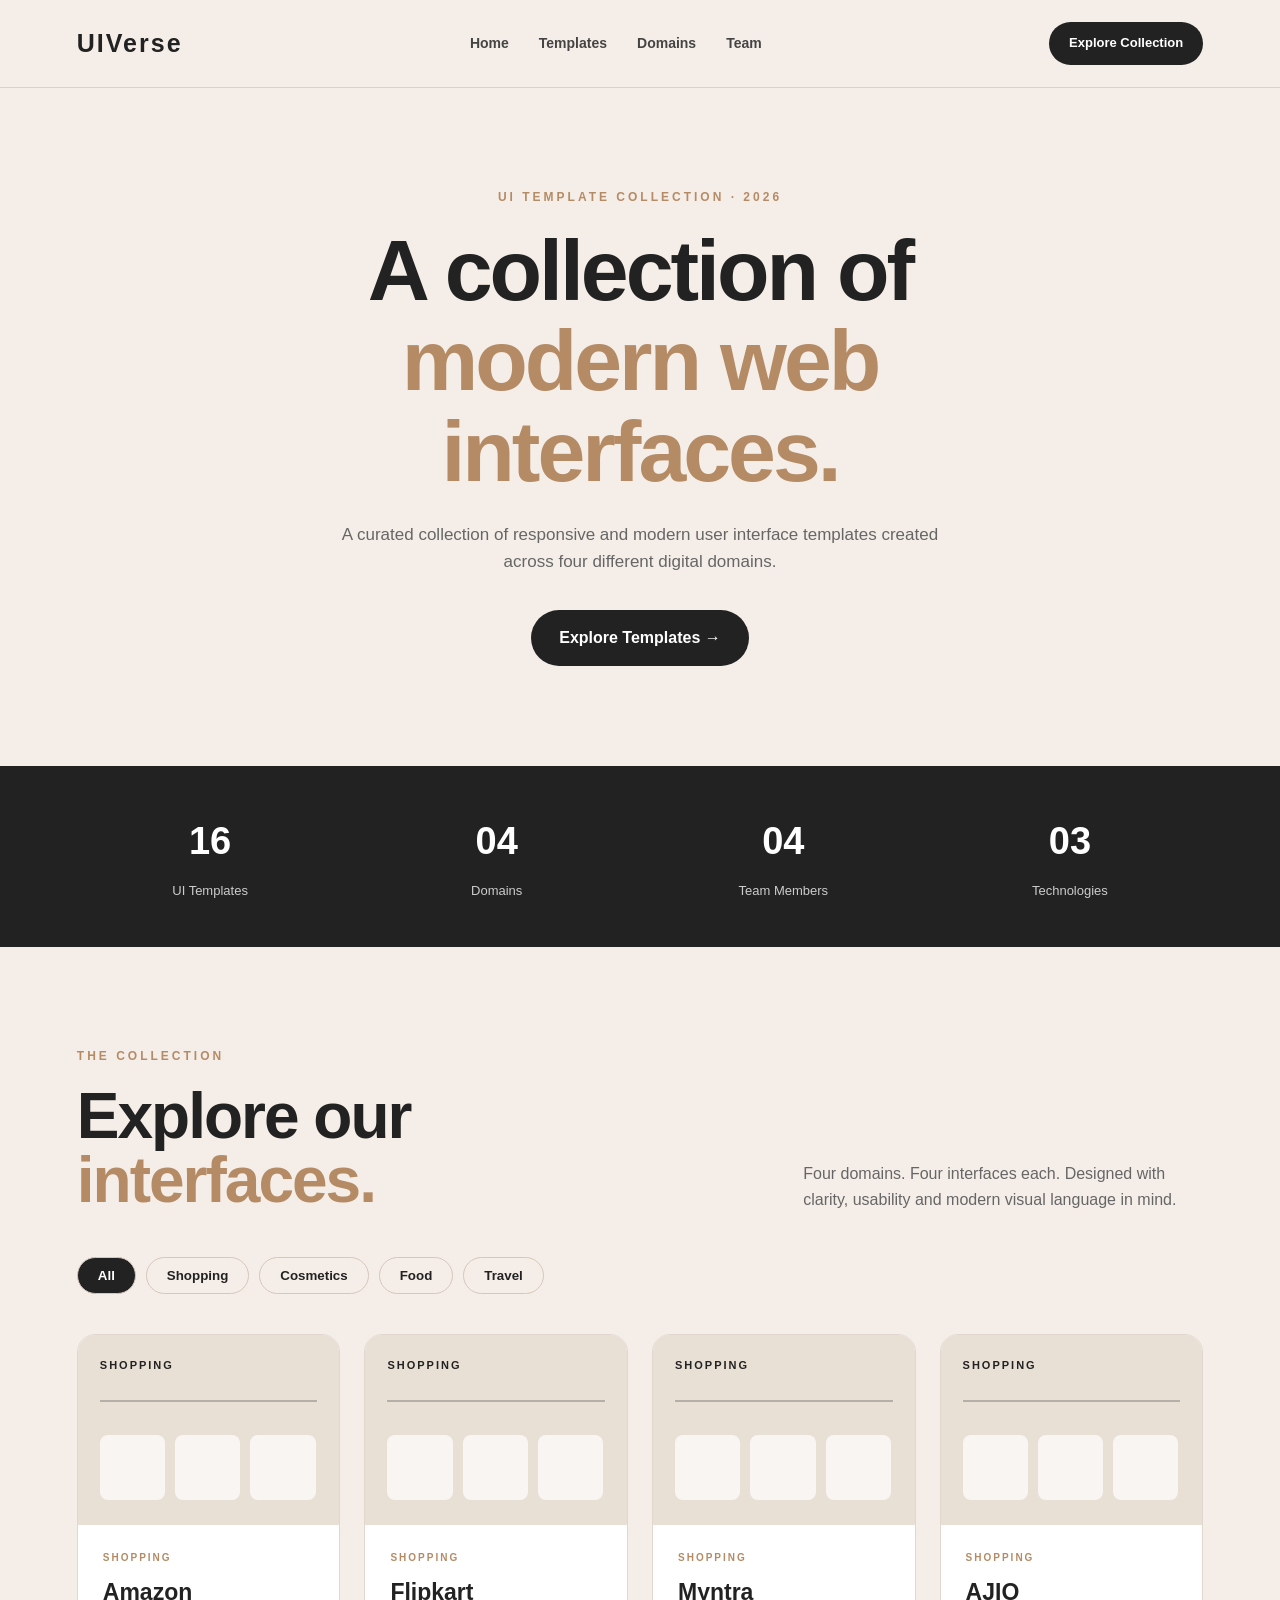
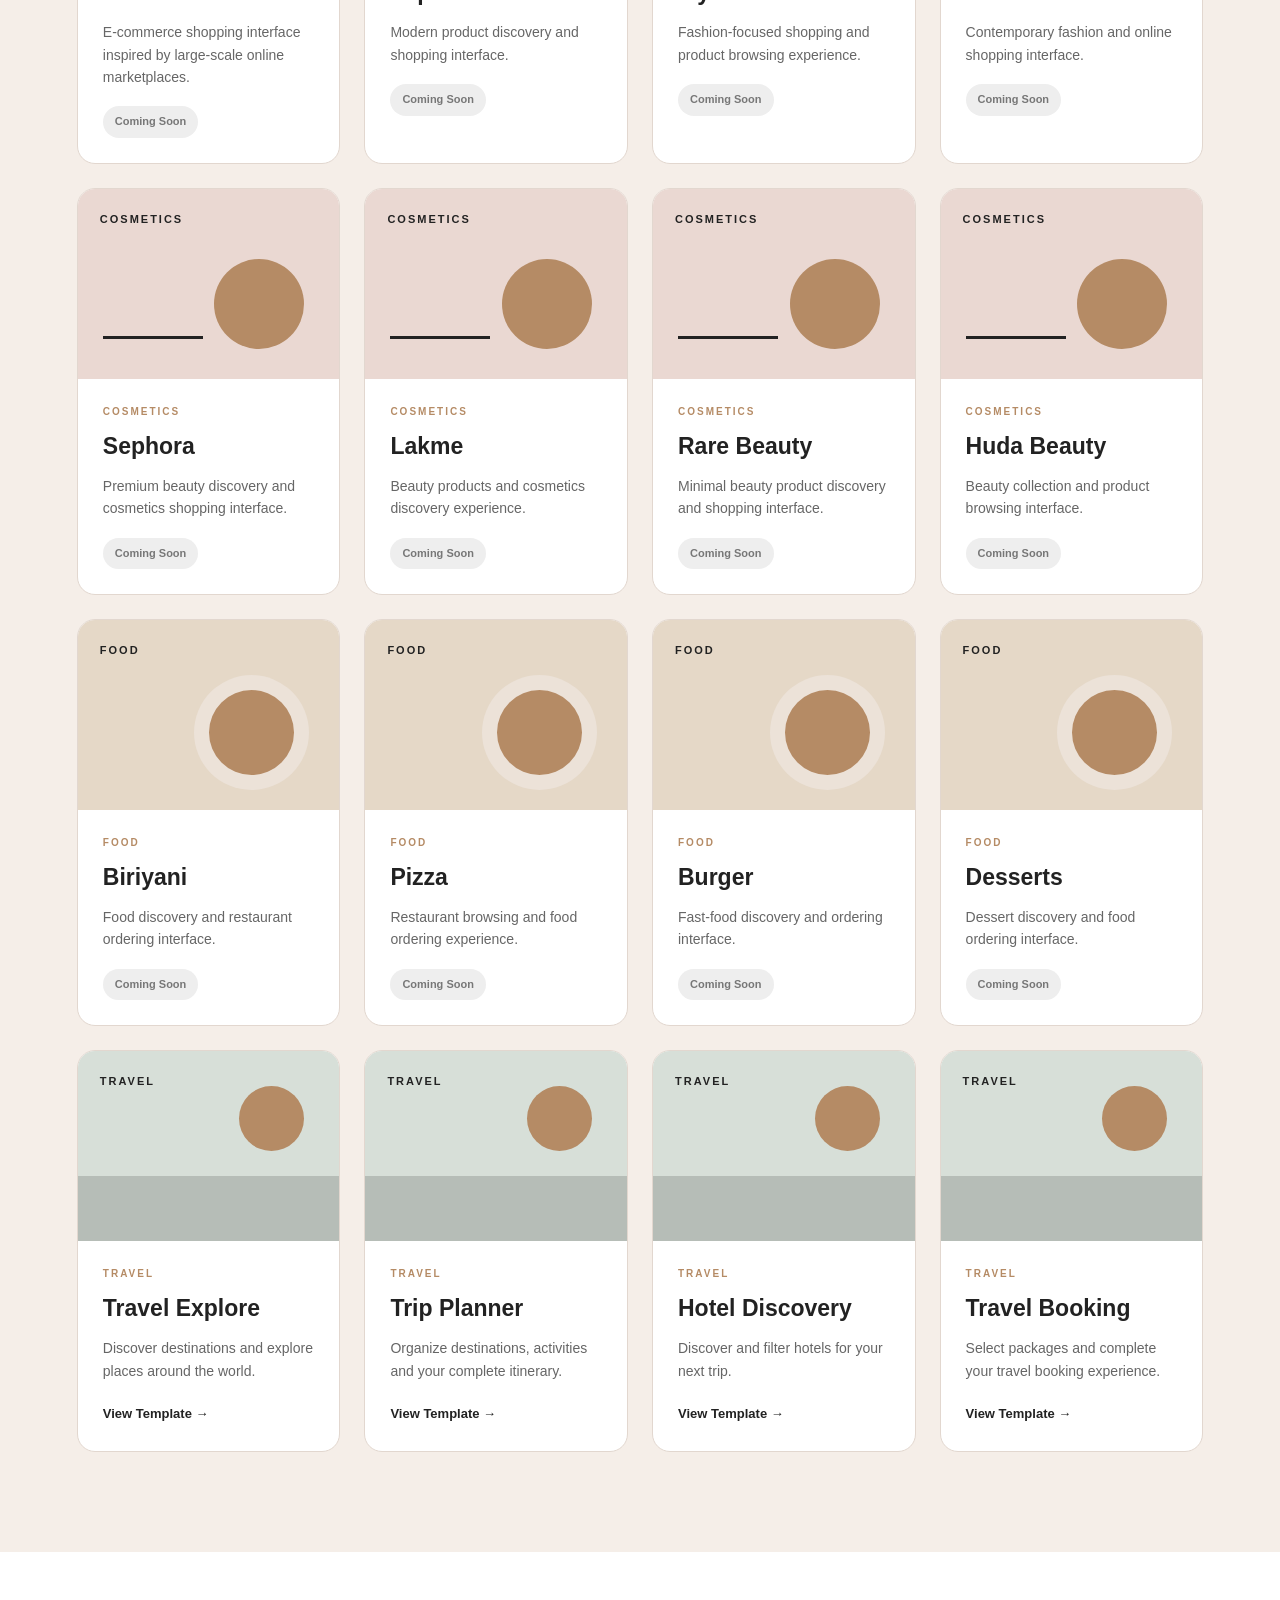
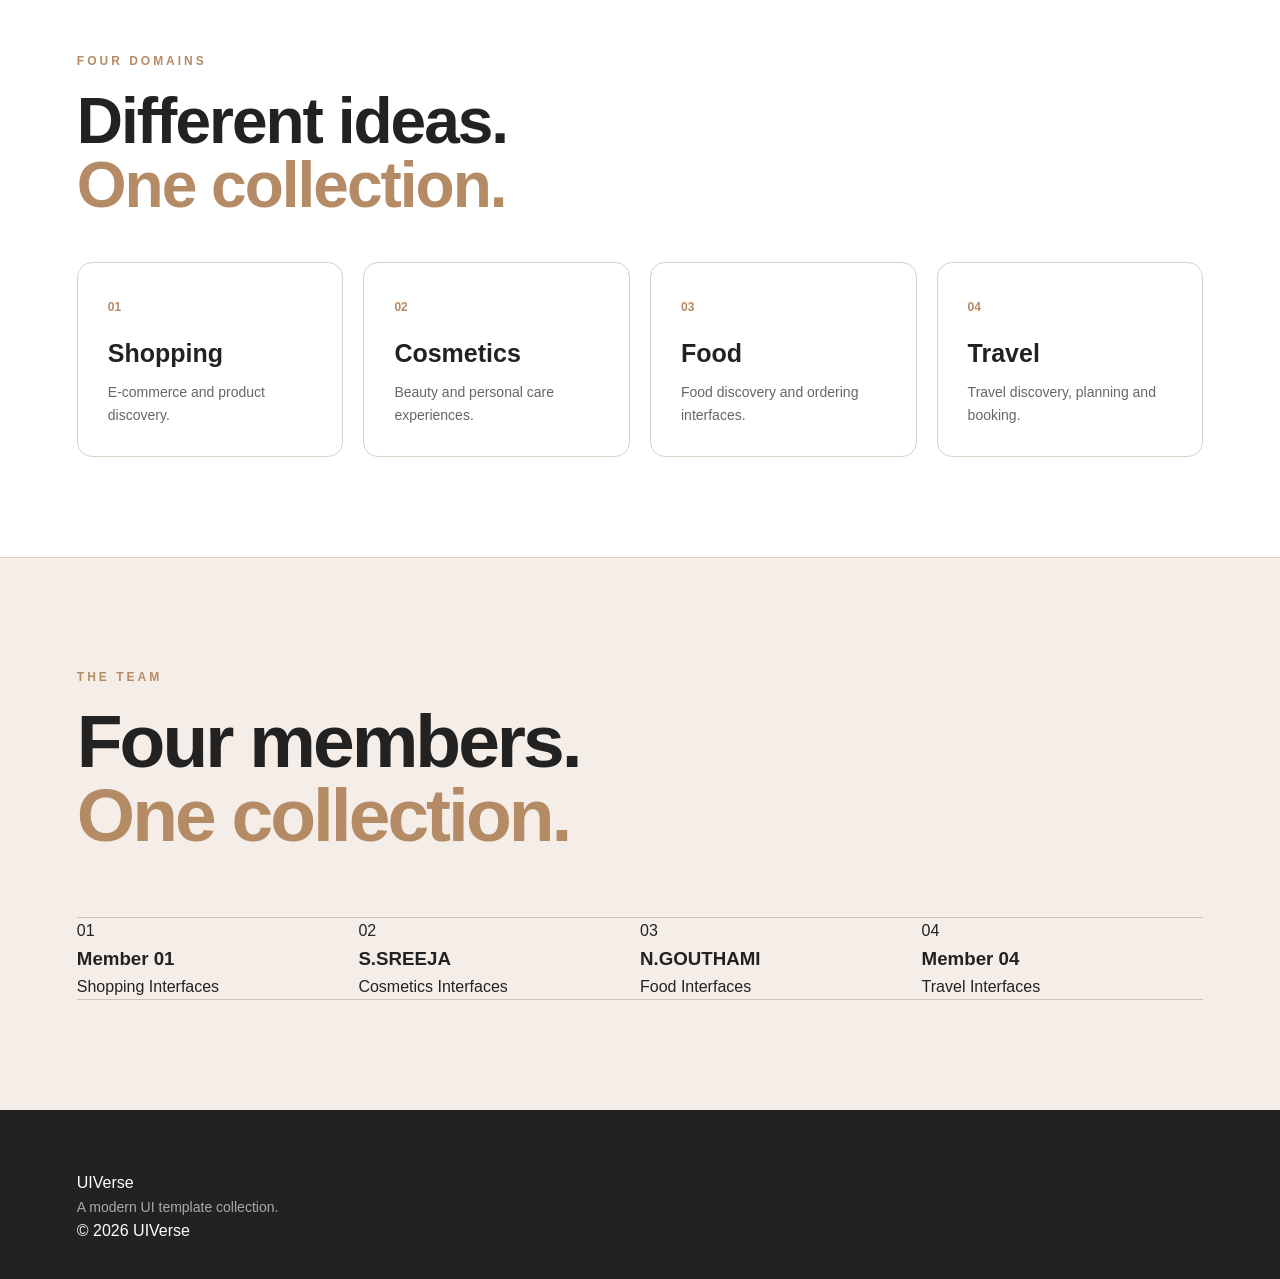
==== commit 05b087a4: "Update index.html" ====
--- a/index.html
+++ b/index.html
@@ -758,13 +758,13 @@
 
                 <div class="team-card">
                     <span>02</span>
-                    <h3>Member 02</h3>
+                    <h3>S.SREEJA</h3>
                     <p>Cosmetics Interfaces</p>
                 </div>
 
                 <div class="team-card">
                     <span>03</span>
-                    <h3>Member 03</h3>
+                    <h3>N.GOUTHAMI</h3>
                     <p>Food Interfaces</p>
                 </div>
 
--- a/style.css
+++ b/style.css
@@ -2,96 +2,643 @@
     box-sizing: border-box;
     margin: 0;
     padding: 0;
-    font-family: Arial, sans-serif;
+}
+
+html {
+    scroll-behavior: smooth;
 }
 
 body {
+    font-family: Arial, Helvetica, sans-serif;
     background: #f5eee8;
     color: #222;
-    text-align: center;
-}
-
-header {
-    background: #b58b65;
-    color: white;
-    padding: 35px;
-}
-
-header h1 {
-    font-size: 40px;
-    letter-spacing: 3px;
-}
-
-header p {
-    margin-top: 10px;
-}
-
-.hero {
-    background: white;
-    padding: 70px 20px;
-}
-
-.hero h2 {
-    font-size: 35px;
-    margin-bottom: 15px;
-}
-
-.hero p {
-    color: #666;
-    margin-bottom: 25px;
-}
-
-button {
-    border: none;
+    line-height: 1.6;
+}
+
+/* ================= NAVBAR ================= */
+
+.navbar {
+    width: 100%;
+    display: flex;
+    align-items: center;
+    justify-content: space-between;
+    padding: 22px 6%;
+    background: #f5eee8;
+    border-bottom: 1px solid #ddd0c5;
+    position: sticky;
+    top: 0;
+    z-index: 1000;
+}
+
+.logo {
+    text-decoration: none;
+    color: #222;
+    font-size: 25px;
+    font-weight: 800;
+    letter-spacing: 2px;
+}
+
+.nav-links {
+    display: flex;
+    gap: 30px;
+}
+
+.nav-links a {
+    text-decoration: none;
+    color: #444;
+    font-size: 14px;
+    font-weight: 600;
+}
+
+.nav-links a:hover {
+    color: #b58b65;
+}
+
+.nav-button {
+    text-decoration: none;
     background: #222;
     color: white;
-    padding: 13px 30px;
+    padding: 11px 20px;
+    border-radius: 25px;
+    font-size: 13px;
+    font-weight: bold;
+}
+
+.nav-button:hover {
+    background: #b58b65;
+}
+
+/* ================= HERO ================= */
+
+.hero {
+    min-height: 620px;
+    display: flex;
+    align-items: center;
+    justify-content: center;
+    text-align: center;
+    padding: 100px 20px;
+    background: #f5eee8;
+}
+
+.hero-content {
+    max-width: 850px;
+}
+
+.eyebrow {
+    font-size: 12px;
+    font-weight: bold;
+    letter-spacing: 3px;
+    color: #b58b65;
+    margin-bottom: 18px;
+}
+
+.hero h1 {
+    font-size: clamp(48px, 7vw, 86px);
+    line-height: 1.05;
+    letter-spacing: -3px;
+    margin-bottom: 25px;
+}
+
+.hero h1 span,
+.section-heading h2 span {
+    color: #b58b65;
+}
+
+.hero-description {
+    max-width: 600px;
+    margin: 0 auto 35px;
+    color: #666;
+    font-size: 17px;
+}
+
+.hero-button {
+    display: inline-block;
+    text-decoration: none;
+    background: #222;
+    color: white;
+    padding: 15px 28px;
+    border-radius: 30px;
+    font-weight: bold;
+}
+
+.hero-button:hover {
+    background: #b58b65;
+}
+
+/* ================= STATS ================= */
+
+.stats-section {
+    display: grid;
+    grid-template-columns: repeat(4, 1fr);
+    background: #222;
+    color: white;
+    padding: 45px 6%;
+    gap: 20px;
+}
+
+.stat {
+    text-align: center;
+}
+
+.stat strong {
+    display: block;
+    font-size: 38px;
+    margin-bottom: 5px;
+}
+
+.stat span {
+    color: #ccc;
+    font-size: 13px;
+}
+
+/* ================= SECTIONS ================= */
+
+.templates-section,
+.domains-section,
+.team-section {
+    padding: 100px 6%;
+}
+
+.section-heading {
+    display: flex;
+    justify-content: space-between;
+    align-items: end;
+    gap: 40px;
+    margin-bottom: 45px;
+}
+
+.section-heading h2 {
+    font-size: clamp(40px, 5vw, 65px);
+    line-height: 1;
+    letter-spacing: -2px;
+}
+
+.section-description {
+    max-width: 400px;
+    color: #666;
+}
+
+/* ================= FILTERS ================= */
+
+.filters {
+    display: flex;
+    flex-wrap: wrap;
+    gap: 10px;
+    margin-bottom: 40px;
+}
+
+.filter {
+    border: 1px solid #d5c7bb;
+    background: transparent;
+    color: #222;
+    padding: 10px 20px;
     border-radius: 25px;
     cursor: pointer;
-}
-
-button:hover {
+    font-weight: 600;
+}
+
+.filter:hover,
+.filter.active {
+    background: #222;
+    color: white;
+}
+
+/* ================= TEMPLATE GRID ================= */
+
+.template-grid {
+    display: grid;
+    grid-template-columns: repeat(4, 1fr);
+    gap: 24px;
+}
+
+.template-card {
+    background: white;
+    border-radius: 18px;
+    overflow: hidden;
+    border: 1px solid #e2d7cf;
+    transition: transform 0.25s ease, box-shadow 0.25s ease;
+}
+
+.template-card:hover {
+    transform: translateY(-7px);
+    box-shadow: 0 15px 35px rgba(0, 0, 0, 0.10);
+}
+
+/* ================= PREVIEWS ================= */
+
+.preview {
+    height: 190px;
+    position: relative;
+    overflow: hidden;
+    padding: 22px;
+    display: flex;
+    align-items: flex-start;
+    justify-content: space-between;
+    font-size: 11px;
+    font-weight: bold;
+    letter-spacing: 2px;
+}
+
+.shopping-preview {
+    background: #e8dfd5;
+}
+
+.cosmetics-preview {
+    background: #ead8d2;
+}
+
+.food-preview {
+    background: #e5d8c7;
+}
+
+.travel-preview {
+    background: #d7dfd8;
+}
+
+.preview-line {
+    position: absolute;
+    left: 22px;
+    right: 22px;
+    top: 65px;
+    height: 2px;
+    background: #222;
+    opacity: 0.25;
+}
+
+.preview-boxes {
+    position: absolute;
+    left: 22px;
+    right: 22px;
+    bottom: 25px;
+    display: flex;
+    gap: 10px;
+}
+
+.preview-boxes i {
+    display: block;
+    width: 30%;
+    height: 65px;
+    background: rgba(255,255,255,0.7);
+    border-radius: 8px;
+}
+
+.cosmetic-circle {
+    position: absolute;
+    width: 90px;
+    height: 90px;
+    border-radius: 50%;
     background: #b58b65;
-}
-
-.products {
+    right: 35px;
+    bottom: 30px;
+}
+
+.cosmetic-line {
+    position: absolute;
+    width: 100px;
+    height: 3px;
+    background: #222;
+    left: 25px;
+    bottom: 40px;
+}
+
+.food-plate {
+    position: absolute;
+    width: 115px;
+    height: 115px;
+    border-radius: 50%;
+    border: 15px solid rgba(255,255,255,0.75);
+    background: #b58b65;
+    right: 30px;
+    bottom: 20px;
+}
+
+.travel-sun {
+    position: absolute;
+    width: 65px;
+    height: 65px;
+    border-radius: 50%;
+    background: #b58b65;
+    right: 35px;
+    top: 35px;
+}
+
+.travel-horizon {
+    position: absolute;
+    left: 0;
+    right: 0;
+    bottom: 0;
+    height: 65px;
+    background: rgba(34,34,34,0.18);
+}
+
+/* ================= CARD CONTENT ================= */
+
+.card-content {
+    padding: 25px;
+}
+
+.card-domain {
+    font-size: 10px;
+    font-weight: bold;
+    letter-spacing: 2px;
+    color: #b58b65;
+    margin-bottom: 8px;
+}
+
+.card-content h3 {
+    font-size: 23px;
+    margin-bottom: 10px;
+}
+
+.card-content p:not(.card-domain) {
+    color: #666;
+    font-size: 14px;
+    margin-bottom: 18px;
+}
+
+.coming-soon {
+    display: inline-block;
+    font-size: 11px;
+    font-weight: bold;
+    padding: 7px 12px;
+    border-radius: 20px;
+    background: #eee;
+    color: #777;
+}
+
+.view-link {
+    color: #222;
+    font-weight: bold;
+    text-decoration: none;
+    font-size: 13px;
+}
+
+.view-link:hover {
+    color: #b58b65;
+}
+
+/* ================= DOMAINS ================= */
+
+.domains-section {
+    background: white;
+}
+
+.domain-grid {
     display: grid;
-    grid-template-columns: repeat(3, 1fr);
-    gap: 25px;
-    padding: 40px;
-}
-
-.card {
-    background: white;
-    padding: 35px;
+    grid-template-columns: repeat(4, 1fr);
+    gap: 20px;
+}
+
+.domain-item {
+    padding: 30px;
+    border: 1px solid #ddd0c5;
     border-radius: 15px;
-    box-shadow: 0 5px 15px #ddd;
-}
-
-.card h2 {
-    margin-bottom: 15px;
-}
-
-.card p {
+}
+
+.domain-item > span {
+    color: #b58b65;
+    font-size: 12px;
+    font-weight: bold;
+}
+
+.domain-item h3 {
+    font-size: 25px;
+    margin: 15px 0 8px;
+}
+
+.domain-item p {
     color: #666;
-}
-
-.back {
-    display: inline-block;
-    margin: 20px;
-    text-decoration: none;
+    font-size: 14px;
+}
+
+/* ================= RESPONSIVE ================= */
+
+@media (max-width: 1000px) {
+    .template-grid {
+        grid-template-columns: repeat(2, 1fr);
+    }
+
+    .domain-grid {
+        grid-template-columns: repeat(2, 1fr);
+    }
+}
+
+@media (max-width: 700px) {
+    .navbar {
+        flex-wrap: wrap;
+        gap: 15px;
+    }
+
+    .nav-links {
+        order: 3;
+        width: 100%;
+        justify-content: center;
+        gap: 18px;
+    }
+
+    .stats-section {
+        grid-template-columns: repeat(2, 1fr);
+    }
+
+    .section-heading {
+        flex-direction: column;
+        align-items: flex-start;
+    }
+
+    .template-grid {
+        grid-template-columns: 1fr;
+    }
+
+    .domain-grid {
+        grid-template-columns: 1fr;
+    }
+
+    .hero {
+        min-height: 500px;
+    }
+
+    .hero h1 {
+        font-size: 48px;
+    }
+}
+/* ================= TEAM SECTION ================= */
+
+.team-section {
+    background: #f5eee8;
+    padding: 110px 6%;
+    border-top: 1px solid #ddd0c5;
+}
+
+.team-section .section-heading {
+    display: flex;
+    justify-content: space-between;
+    align-items: flex-end;
+    margin-bottom: 65px;
+}
+
+.team-section .section-heading h2 {
+    font-size: clamp(45px, 6vw, 75px);
+    line-height: 0.98;
+    letter-spacing: -3px;
+    font-weight: 700;
+}
+
+.team-section .section-heading h2 span {
+    color: #b58b65;
+}
+
+.team-grid {
+    display: grid;
+    grid-template-columns: repeat(4, 1fr);
+    gap: 0;
+    border-top: 1px solid #cfc1b5;
+    border-bottom: 1px solid #cfc1b5;
+}
+
+.team-item {
+    min-height: 260px;
+    padding: 35px 30px;
+    border-right: 1px solid #cfc1b5;
+    transition: background 0.25s ease;
+}
+
+.team-item:last-child {
+    border-right: none;
+}
+
+.team-item:hover {
+    background: #eee3da;
+}
+
+.team-item > span {
+    display: block;
+    color: #b58b65;
+    font-size: 13px;
+    font-weight: 700;
+    letter-spacing: 2px;
+    margin-bottom: 45px;
+}
+
+.team-item h3 {
+    font-size: 26px;
+    font-weight: 700;
+    margin-bottom: 8px;
     color: #222;
-    font-weight: bold;
-}
+}
+
+.team-item p {
+    color: #666;
+    font-size: 15px;
+    margin: 0;
+}
+
+
+/* ================= TEAM SECTION - LARGE NUMBERS ================= */
+
+.team-item::after {
+    content: "↗";
+    display: block;
+    margin-top: 35px;
+    font-size: 20px;
+    color: #b58b65;
+    opacity: 0;
+    transform: translateY(8px);
+    transition: all 0.25s ease;
+}
+
+.team-item:hover::after {
+    opacity: 1;
+    transform: translateY(0);
+}
+
+
+/* ================= FOOTER ================= */
 
 footer {
     background: #222;
     color: white;
-    padding: 20px;
-}
-
-@media (max-width: 700px) {
-    .products {
+    padding: 60px 6% 35px;
+}
+
+.footer-content {
+    display: flex;
+    justify-content: space-between;
+    align-items: flex-end;
+    gap: 30px;
+}
+
+footer h3 {
+    font-size: 25px;
+    margin-bottom: 8px;
+}
+
+footer p {
+    color: #aaa;
+    font-size: 14px;
+}
+
+footer .copyright {
+    color: #777;
+    font-size: 12px;
+}
+
+
+/* ================= TEAM MOBILE ================= */
+
+@media (max-width: 1000px) {
+
+    .team-grid {
+        grid-template-columns: repeat(2, 1fr);
+    }
+
+    .team-item:nth-child(2) {
+        border-right: none;
+    }
+
+    .team-item:nth-child(1),
+    .team-item:nth-child(2) {
+        border-bottom: 1px solid #cfc1b5;
+    }
+}
+
+
+@media (max-width: 600px) {
+
+    .team-section {
+        padding: 80px 6%;
+    }
+
+    .team-section .section-heading {
+        margin-bottom: 45px;
+    }
+
+    .team-section .section-heading h2 {
+        font-size: 45px;
+    }
+
+    .team-grid {
         grid-template-columns: 1fr;
     }
-}+
+    .team-item {
+        min-height: 210px;
+        border-right: none;
+        border-bottom: 1px solid #cfc1b5;
+        padding: 30px 20px;
+    }
+
+    .team-item:last-child {
+        border-bottom: none;
+    }
+
+    .team-item:nth-child(1),
+    .team-item:nth-child(2) {
+        border-bottom: 1px solid #cfc1b5;
+    }
+
+    .footer-content {
+        flex-direction: column;
+        align-items: flex-start;
+    }
+}
+
